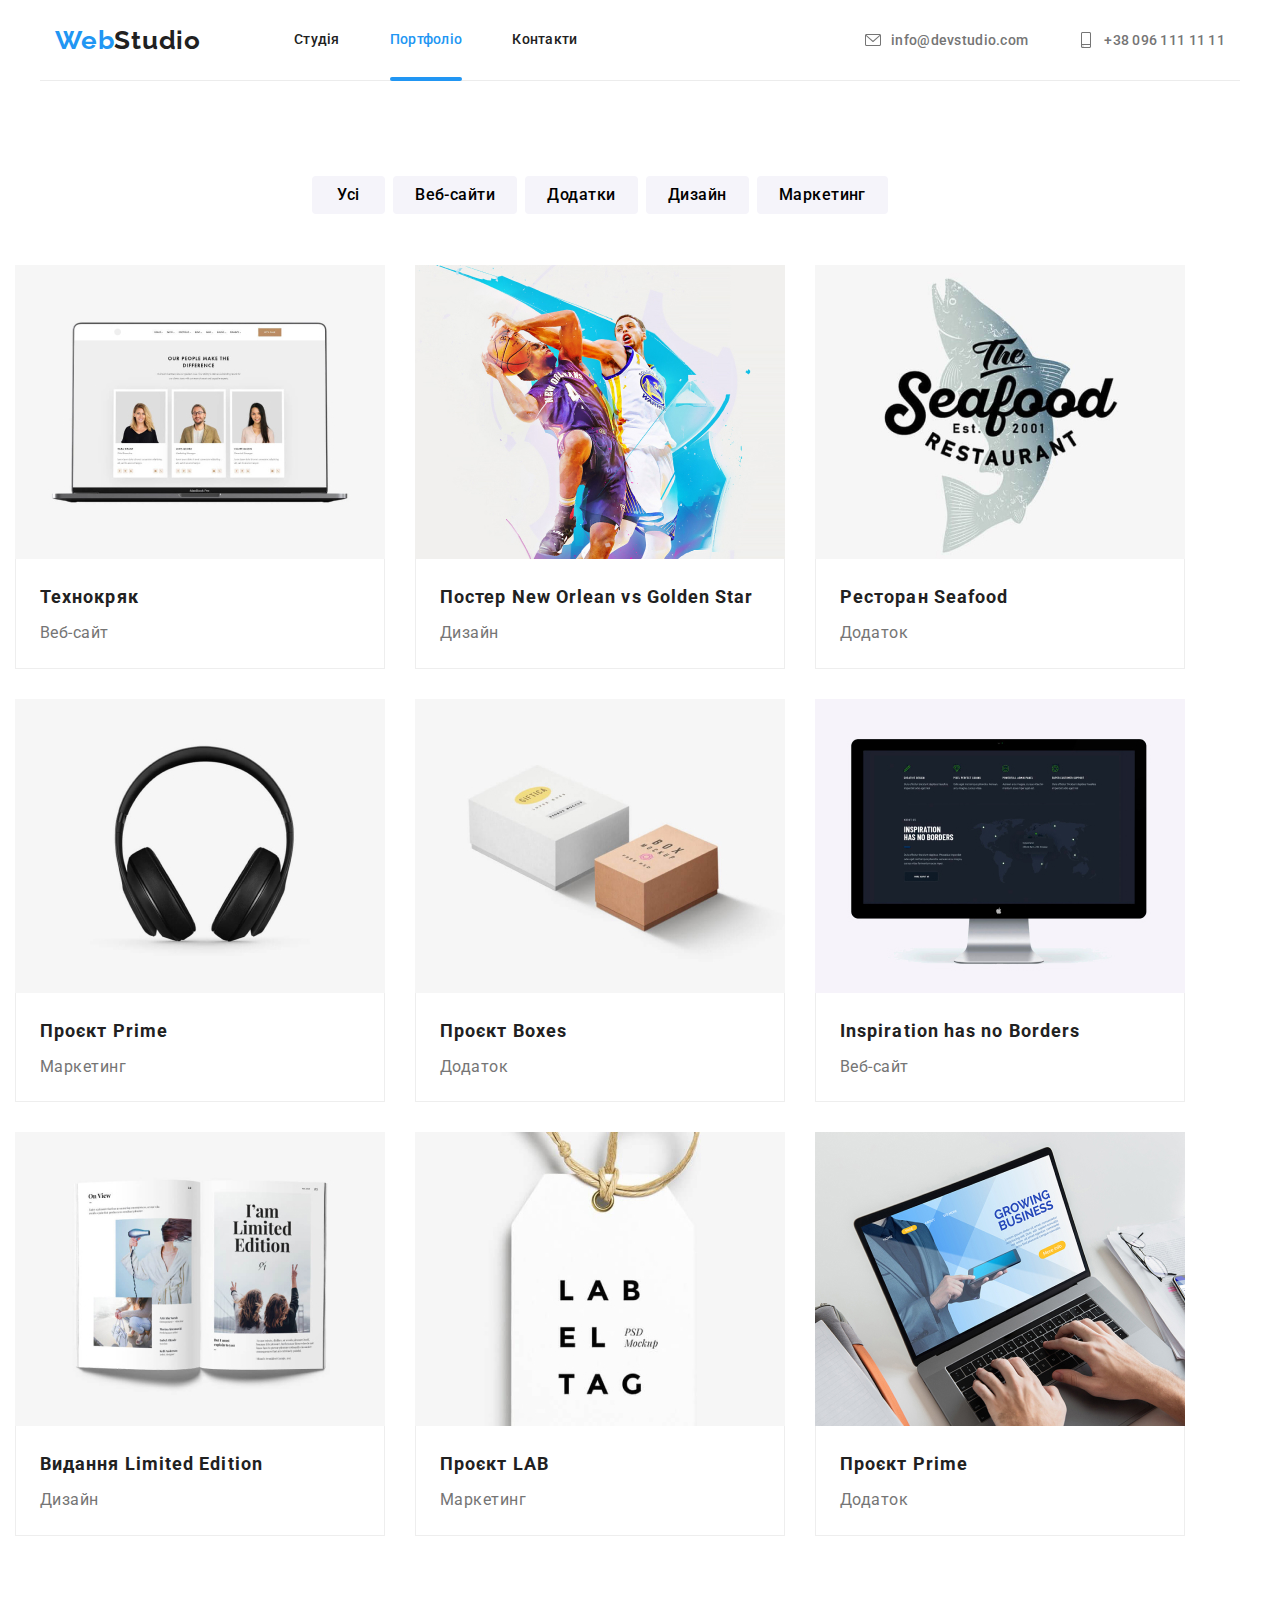
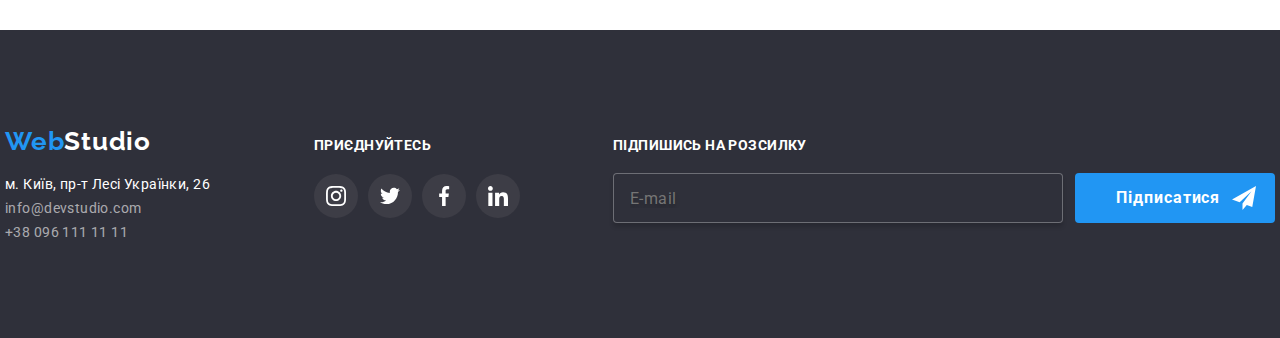
==== portfolio.html @ 0f88b259 "home work#8 page1" ====
<!doctype html>
<html lang="uk">
<head>
    <meta charset="UTF-8">
    <meta http-equiv="X-UA-Compatible" content="IE=edge">
    <meta name="viewport" content="width=device-width, initial-scale=1.0">
    <title>Портфоліо</title>
    <link rel="preconnect" href="https://fonts.googleapis.com">
    <link rel="preconnect" href="https://fonts.gstatic.com" crossorigin>
    <link href="https://fonts.googleapis.com/css2?family=Raleway:wght@700&family=Roboto:wght@400;500;700;900&display=swap"
          rel="stylesheet">
       <link rel="stylesheet" href="https://cdnjs.cloudflare.com/ajax/libs/modern-normalize/1.0.0/modern-normalize.min.css">    
    <!-- <link rel="stylesheet" href="./css/styles.css"> -->
    <link rel="stylesheet" href="./css/main.min.css">
</head>
<body class="page">
<!-- шапка сайта-->
<header class="header">
    <div  class="header__container">
        <a href="./іndex.html" class="logo"><span class="logo--accent">Web</span>Studio</a>
            <ul class="nav">
                <li class="nav__item"><a href="index.html" class="nav__link">Студія</a></li>
                <li class="nav__item"><a href="#" class="nav__link nav__link--current">Портфоліо</a></li>
                <li class="nav__item"><a href="#" class="nav__link">Контакти</a></li>
            </ul>
<!--Contacts-->
         <ul class="contacts">
            <li class="contacts__item">
                <a class="contacts__link" href="mailto:info@devstudio.com">
                    <svg class="contacts__icon" width="16px" height="16px">
                    <use href="./images/icons.svg#icon-envelope "></use></svg>info@devstudio.com</a>              
                </li>
                <li class="contacts__item"> 
                <a class="contacts__link" href="tel:+380961111111">
                    <svg class="contacts__icon" width="16px" height="16px">
                    <use href="./images/icons.svg#icon-smartphone"></use></svg>+38 096 111 11 11</a>
                </li>
            </ul>
      </div>
</header>
<main>
    <!-- Project-sectoin -->
    <section class="projects__section"> 
     <div class="filter">  
        <h1 class="visually--hidden">Проекти</h1> 
          <!--Filter -->
     <ul class="filter__list">
          <li class="filter__item"><button type="button" class="filter__button">Усі</button></li>
          <li class="filter__item"><button type="button" class="filter__button">Веб-сайти</button></li>
          <li class="filter__item"><button type="button" class="filter__button">Додатки</button></li>
          <li class="filter__item"><button type="button" class="filter__button">Дизайн</button></li>
          <li class="filter__item"><button type="button" class="filter__button">Маркетинг</button></li>
         </ul>
         <!--Projects-->
        <ul class="project__list">
            <li class="project__item"> 
                <a class="project__link" href="#" >
                    <div class="project__thumb"><img src="./images/technokriak.jpg" alt="Сайт Технокряк" width="370">
                        <p class="project__overlay">
                         Ресурс пропонує комплексні пропозиції з різним рівнем функціоналу та сервісів. Все це дозволить відвідувачу отримати вичерпні відомості про компанію чи приватну особу.
                        </p>   
                    </div>
                    <div class="project__card"> 
                        <h2 class="project__title">Технокряк</h2> 
                        <p class="project__name">Веб-сайт</p> 
                    </div>                             
                </a>
            </li>
            <li class="project__item"> 
                <a class="project__link" href="#" >
                <div class="project__thumb">
                    <img src="./images/postergs.jpg" alt="Постер New Orlean vs Golden Star" width="370">
                    <p class="project__overlay">
                         Ресурс пропонує комплексні пропозиції з різним рівнем функціоналу та сервісів. Все це дозволить відвідувачу отримати вичерпні відомості про компанію чи приватну особу.
                    </p>   
                </div>
                <div class="project__card"> 
                        <h2 class="project__title">Постер New Orlean vs Golden Star</h2> 
                        <p class="project__name">Дизайн</p> 
                    </div>                             
                </a>
            </li>
            <li class="project__item">
                    <a class="project__link" href="#" >
                        <div class="project__thumb"><img src="./images/seafood.jpg" alt="Ресторан Seafood" width="370">
                        <p class="project__overlay">
                          Ресурс пропонує комплексні пропозиції з різним рівнем функціоналу та сервісів. Все це дозволить відвідувачу отримати вичерпні відомості про компанію чи приватну особу.
                        </p>   
                       </div>                   
                    <div class="project__card">
                        <h2 class="project__title">Ресторан Seafood</h2>
                        <p class="project__name">Додаток</p>
                    </div>    
                </a>
            </li>
            <li class="project__item"> 
                    <a href="" class="project__link">
                        <div class="project__thumb">
                            <img src="./images/primemarceting.jpg" alt="Проєкт Prime" width="370">
                          <p class="project__overlay">
                          Ресурс пропонує комплексні пропозиції з різним рівнем функціоналу та сервісів. Все це дозволить відвідувачу отримати вичерпні відомості про компанію чи приватну особу.
                         </p>   
                       </div>             
                        <div class="project__card">
                            <h2 class="project__title">Проєкт Prime</h2>
                        <p class="project__name">Маркетинг</p>
                        </div>
                    </a>
             </li>
            <li class="project__item">
                    <a href="" class="project__link">
                        <div class="project__thumb">
                            <img src="./images/boxes.jpg" alt="Проєкт Boxes" width="370">
                            <p class="project__overlay">
                            Ресурс пропонує комплексні пропозиції з різним рівнем функціоналу та сервісів. Все це дозволить відвідувачу отримати вичерпні відомості про компанію чи приватну особу.
                            </p>   
                        </div>
                    <div class="project__card">
                        <h2 class="project__title">Проєкт Boxes</h2>
                        <p class="project__name">Додаток</p>
                    </div>
                    </a>   
            </li>
            <li class="project__item">
                <a href="" class="project__link">
                <div class="project__thumb">
                    <img src="./images/inspiration-borders.jpg" alt="Inspiration has no Borders">
                        <p class="project__overlay">
                            Ресурс пропонує комплексні пропозиції з різним рівнем функціоналу та сервісів. Все це дозволить відвідувачу отримати вичерпні відомості про компанію чи приватну особу.
                        </p>  
                    </div>
                        <div class="project__card">
                        <h2 class="project__title">Inspiration has no Borders</h2>
                        <p class="project__name">Веб-сайт</p>
                    </div>
                </a>
            </li>
            <li class="project__item">
                    <a href="" class="project__link">
                        <div class="project__thumb">    
                        <img src="./images/le.jpg" alt="Видання Limited Edition" width="370">
                            <p class="project__overlay">
                            Ресурс пропонує комплексні пропозиції з різним рівнем функціоналу та сервісів. Все це дозволить відвідувачу отримати вичерпні відомості про компанію чи приватну особу.
                            </p>   
                        </div>
                    <div class="project__card">
                        <h2 class="project__title">Видання Limited Edition</h2>
                         <p class="project__name">Дизайн</p>
                    </div>
                    </a>
            </li>
            <li class="project__item">
                    <a href="" class="project__link">
                        <div class="project__thumb">  
                        <img src="./images/labprojecт.jpg" alt="Проєкт LAB" width="370">
                                 <p class="project__overlay">
                                Ресурс пропонує комплексні пропозиції з різним рівнем функціоналу та сервісів. Все це дозволить відвідувачу отримати вичерпні відомості про компанію чи приватну особу.
                            </p>  
                        </div>
                            <div class="project__card">
                            <h2 class="project__title">Проєкт LAB</h2>
                            <p class="project__name">Маркетинг</p>
                        </div>
                    </a>
            </li>
            <li class="project__item">
                 <a href="" class="project__link">
                    <div class="project__thumb">  
                    <img src="./images/growingbusiness.jpg" alt="Growing Business" width="370">
                     <p class="project__overlay">
                        Ресурс пропонує комплексні пропозиції з різним рівнем функціоналу та сервісів. Все це дозволить відвідувачу отримати вичерпні відомості про компанію чи приватну особу.
                     </p>   
                    </div>
                    <div class="project__card">
                      <h2 class="project__title">Проєкт Prime</h2>
                       <p class="project__name">Додаток</p>
                   </div>
                </a>  
            </li>
            </ul>
        </div>
    </section>
</main>  
<footer class="footer__section ">      
    <!-- Контакты--> 
    <div class="footer__container">
      <div class="address">                
      <a href="./іndex.html" class="logo logo--footer">
       <span class="logo--accent">Web</span>Studio</a>
       <address>
         <ul class="address__list"> 
           <li> <a href="https://goo.gl/maps/XMncbi9ji453G5f37" target="_blank" rel=" " class="address__link">
           м. Київ, пр-т Лесі Українки, 26 </a></li>
           <li><a href="mailto:info@devstudio.com" class="address__item">info@devstudio.com</a></li>
           <li><a href="tel:+380961111111" class="address__item">+38 096 111 11 11</a></li>
         </ul>
       </address>
      </div>
      <div class="join">
        <p class="join__text" >Приєднуйтесь</p>
          <ul class="icons">
             <li class="icons__list">
              <a class="icons__link" href="https://www.instagram.com"><svg width="20px" height="20px">
                <use href="./images/icons.svg#icon-instagram"></use>
                </svg>
             </a>
            </li>
            <li class="icons__list">
              <a class="icons__link" href="https://twitter.com"><svg width="20px" height="20px">
                 <use href="./images/icons.svg#icon-twitter"></use>
                </svg>
              </a>
            </li>
            <li class="icons__list">
              <a class="icons__link" href="https://www.facebook.com"><svg width="20px" height="20px">
                <use href="./images/icons.svg#icon-facebook"></use>
                </svg>
              </a>
            </li>
            <li class="icons__list">
              <a class="icons__link" href="https://www.linkedin.com"><svg width="20px" height="20px">
                <use href="./images/icons.svg#icon-linkedin"></use>
                </svg>
              </a>
            </li>
          </ul>
    </div>
    <div class="subscription"> 
      <p class="subscription__text"> ПІДПИШИСЬ НА РОЗСИЛКУ</p>
      <form class="subscription__form">
      <input class="subscription__input" placeholder="E-mail">
      <button class="subscription__button" type="button" >Підписатися
        <svg class="subscription__svg" width="24px" height="24px">
        <use href="./images/icons.svg#icon-icon-send"></use></svg></button>
      </form>   
    </div>   
  </div>    
<!-- </div>   -->
</footer>
</body>
</html>
---- css/main.min.css ----
.projects,.filter,.footer__container,.clients__container,.activites__container,.activites__list,.header__container{padding-left:15px;padding-right:15px;margin:0 auto}@media screen and (min-width: 320px){.projects,.filter,.footer__container,.clients__container,.activites__container,.activites__list,.header__container{min-width:480px;margin:0}}@media screen and (min-width: 768px){.projects,.filter,.footer__container,.clients__container,.activites__container,.activites__list,.header__container{min-width:768px;margin:0}}@media screen and (min-width: 1200px){.projects,.filter,.footer__container,.clients__container,.activites__container,.activites__list,.header__container{max-width:1200px;-webkit-box-align:center;-ms-flex-align:center;align-items:center;-webkit-box-pack:center;-ms-flex-pack:center;justify-content:center}}.contacts-menu,.team__list__list,.nav{margin-top:0;margin-bottom:0;list-style:none}@media screen and (min-width: 480px){.projects__section,.clients__section,.team__section,.benefits__section,.activites__section{padding-top:0px;padding-bottom:0px}}@media screen and (min-width: 1200px){.projects__section,.clients__section,.team__section,.benefits__section,.activites__section{padding-top:94px;padding-bottom:94px}}.visually--hidden{position:absolute;white-space:nowrap;width:1px;height:1px;overflow:hidden;border:0;padding:0;clip:rect(0 0 0 0);-webkit-clip-path:inset(50%);clip-path:inset(50%);margin:-1px}body{color:#757575;font-family:"Roboto",sans-serif}textarea{margin:0px;padding:0px}label{margin:0px;padding:0px}input{margin:0px;padding:0px}ul{list-style:none;padding:0}h1,h2,h3,h4,h5,h6,p{margin-top:0}.list{list-style:none;padding-left:0;margin:0}.link{text-decoration:none;color:inherit}img{display:block;max-width:100%;height:auto}.nav,.contacts{margin:0}.logo__contacts,.logo__footer,.address,.link__footer,.link__address,.footer__container{text-decoration:none}.header{border-bottom:1px solid #ececec}.header{display:-webkit-box;display:-ms-flexbox;display:flex;-webkit-box-pack:justify;-ms-flex-pack:justify;justify-content:space-between;padding-right:0px;margin-top:0px;margin-bottom:0px;margin-left:0;-webkit-box-align:normal;-ms-flex-align:normal;align-items:normal}@media screen and (min-width: 320px)and (max-width: 767px){.header{max-width:480px}}@media screen and (min-width: 768px){.header{max-width:768px}}@media screen and (min-width: 1200px){.header{max-width:1200px}}@media screen and (min-width: 320px)and (max-width: 479px){.header{max-width:479px}}.header{margin:0 auto}.header{border-bottom:1px solid #ececec}.logo{display:-webkit-box;display:-ms-flexbox;display:flex;text-decoration:none;color:#212121;font-family:Raleway,sans-serif;font-weight:700;font-size:26px;line-height:1.19;text-align:center;letter-spacing:.03em;-webkit-box-align:center;-ms-flex-align:center;align-items:center}.logo--accent{color:#2196f3}.logo--footer{color:#fff;margin:0px;text-align:start}@media screen and (min-width: 480px){.logo{padding-top:16px;padding-bottom:16px}}@media screen and (min-width: 320px)and (max-width: 1119px){.logo{padding-top:0px;padding-bottom:16px;padding-top:16px}}@media screen and (min-width: 1119px){.logo{margin-right:93px;-webkit-box-pack:center;-ms-flex-pack:center;justify-content:center}}@media screen and (max-width: 767px){.contacts{display:none}}.nav{padding-left:0}.nav{display:-webkit-box;display:-ms-flexbox;display:flex}@media screen and (max-width: 767px){.nav{display:none}}@media screen and (min-width: 768px)and (max-width: 1119px){.nav{-ms-flex-wrap:nowrap;flex-wrap:nowrap;margin-left:87px}}.nav{-webkit-transition:-webkit-transform 250ms cubic-bezier(0.4, 0, 0.2, 1);transition:-webkit-transform 250ms cubic-bezier(0.4, 0, 0.2, 1);transition:transform 250ms cubic-bezier(0.4, 0, 0.2, 1);transition:transform 250ms cubic-bezier(0.4, 0, 0.2, 1), -webkit-transform 250ms cubic-bezier(0.4, 0, 0.2, 1)}@media screen and (min-width: 768px){.nav__item{display:-webkit-box;display:-ms-flexbox;display:flex;position:relative}}@media screen and (min-width: 768px){.nav__item{margin-left:50px}}.nav__item:nth-child(1){margin-left:0px}.nav__link{color:#212121;padding-top:32px;padding-bottom:32px;-webkit-box-align:center;-ms-flex-align:center;align-items:center}.nav__link{-webkit-box-align:center;-ms-flex-align:center;align-items:center;font-weight:500;font-size:14px;line-height:1.14;letter-spacing:.02em;text-decoration:none}.nav__link{-webkit-transition:background-color 250ms cubic-bezier(0.4, 0, 0.2, 1);transition:background-color 250ms cubic-bezier(0.4, 0, 0.2, 1);cursor:pointer}.nav__link--current{color:#2196f3}@media screen and (min-width: 1140px){.nav__link--current::after{content:"";position:absolute;right:0;bottom:0px;-webkit-transform:translateY(25%);transform:translateY(25%);display:block;border-radius:2px;width:100%;height:4px;background-color:#2196f3}}.header__container{position:relative;display:-webkit-box;display:-ms-flexbox;display:flex;-webkit-box-pack:justify;-ms-flex-pack:justify;justify-content:space-between;-webkit-box-align:center;-ms-flex-align:center;align-items:center}@media screen and (min-width: 768px)and (max-width: 1119px){.header__container{max-width:1119px;margin:0;display:-webkit-box;display:-ms-flexbox;display:flex}}@media screen and (min-width: 1200px){.header__container{width:1200px;margin:0px auto}}@media screen and (max-width: 767px){.contacts{display:none}}@media screen and (min-width: 768px)and (max-width: 1119px){.contacts{display:-webkit-box;display:-ms-flexbox;display:flex;-ms-flex-wrap:wrap;flex-wrap:wrap;margin-left:auto;-webkit-box-align:center;-ms-flex-align:center;align-items:center;padding-left:0;margin-left:97px}}@media screen and (min-width: 1200px){.contacts{display:-webkit-box;display:-ms-flexbox;display:flex;margin-left:auto;-webkit-box-align:center;-ms-flex-align:center;align-items:center;padding-left:0}}.contacts__item{display:-webkit-box;display:-ms-flexbox;display:flex;position:relative}@media screen and (min-width: 768px){.contacts__item{margin:0}}@media screen and (min-width: 1200px){.contacts__item:nth-child(1){margin-left:0}}.contacts__link{-webkit-box-align:center;-ms-flex-align:center;align-items:center;text-decoration:none;font-weight:500;font-size:14px;line-height:16px;letter-spacing:.02em;color:#757575;-webkit-transition:fill 250ms cubic-bezier(0.4, 0, 0.2, 1),color 250ms cubic-bezier(0.4, 0, 0.2, 1);transition:fill 250ms cubic-bezier(0.4, 0, 0.2, 1),color 250ms cubic-bezier(0.4, 0, 0.2, 1);display:-webkit-box;display:-ms-flexbox;display:flex}@media screen and (min-width: 1200px){.contacts__link{margin-left:50px}}.contacts__link:hover,.contacts__link:focus{color:#2196f3}.contacts__icon{fill:currentColor;margin-right:10px;padding:0;margin-bottom:0;-webkit-transition:color 250ms cubic-bezier(0.4, 0, 0.2, 1);transition:color 250ms cubic-bezier(0.4, 0, 0.2, 1)}.contacts__icon:hover,.contacts__icon:focus{fill:#2196f3;color:#2196f3}.hero{margin:0 auto;max-width:480px;padding:118px 30px;background-color:#c4c4c4;background-image:-webkit-gradient(linear, left top, right top, from(rgba(47, 48, 58, 0.4)), to(rgba(47, 48, 58, 0.4))),url("/images/slide-hero_mobile.jpg");background-image:linear-gradient(to right, rgba(47, 48, 58, 0.4), rgba(47, 48, 58, 0.4)),url("/images/slide-hero_mobile.jpg");background-repeat:no-repeat;background-size:cover;background-position:center;text-align:center}@media(min-device-pixel-ratio: 2),(-webkit-min-device-pixel-ratio: 2),(min-resolution: 192dpi),(min-resolution: 2dppx){.hero{background-image:-webkit-gradient(linear, left top, right top, from(rgba(47, 48, 58, 0.4)), to(rgba(47, 48, 58, 0.4))),url("/images/slide-hero_mobile@2x.jpg");background-image:linear-gradient(to right, rgba(47, 48, 58, 0.4), rgba(47, 48, 58, 0.4)),url("/images/slide-hero_mobile@2x.jpg")}}@media screen and (min-width: 577px){.hero{max-width:768px;padding:118px 60px;background-image:-webkit-gradient(linear, left top, right top, from(rgba(47, 48, 58, 0.4)), to(rgba(47, 48, 58, 0.4))),url("/images/slide-hero_tablet.jpg");background-image:linear-gradient(to right, rgba(47, 48, 58, 0.4), rgba(47, 48, 58, 0.4)),url("/images/slide-hero_tablet.jpg");background-size:cover}}@media screen and (min-width: 577px)and (min-device-pixel-ratio: 2),screen and (min-width: 577px)and (-webkit-min-device-pixel-ratio: 2),screen and (min-width: 577px)and (min-resolution: 192dpi),screen and (min-width: 577px)and (min-resolution: 2dppx){.hero{background-image:-webkit-gradient(linear, left top, right top, from(rgba(47, 48, 58, 0.4)), to(rgba(47, 48, 58, 0.4))),url("/images/slide-hero_tablet@2x.jpg");background-image:linear-gradient(to right, rgba(47, 48, 58, 0.4), rgba(47, 48, 58, 0.4)),url("/images/slide-hero_tablet@2x.jpg")}}@media screen and (min-width: 961px){.hero{max-width:1600px;padding:200px 0;background-image:-webkit-gradient(linear, left top, right top, from(rgba(47, 48, 58, 0.4)), to(rgba(47, 48, 58, 0.4))),url("/images/slide-hero.jpg");background-image:linear-gradient(to right, rgba(47, 48, 58, 0.4), rgba(47, 48, 58, 0.4)),url("/images/slide-hero.jpg");background-size:cover}}@media screen and (min-width: 961px)and (min-device-pixel-ratio: 2),screen and (min-width: 961px)and (-webkit-min-device-pixel-ratio: 2),screen and (min-width: 961px)and (min-resolution: 192dpi),screen and (min-width: 961px)and (min-resolution: 2dppx){.hero{background-image:-webkit-gradient(linear, left top, right top, from(rgba(47, 48, 58, 0.4)), to(rgba(47, 48, 58, 0.4))),url("/images/slide-hero@2x.jpg");background-image:linear-gradient(to right, rgba(47, 48, 58, 0.4), rgba(47, 48, 58, 0.4)),url("/images/slide-hero@2x.jpg")}}.hero__title{max-width:360px;margin:0 auto 30px;color:#fff;text-transform:uppercase;font-weight:900;font-size:26px;line-height:1.62;letter-spacing:.06em}@media screen and (min-width: 1200px){.hero__title{max-width:696px;font-size:44px;line-height:1.36}}.hero__button{padding:10px 32px;background-color:#2196f3;color:#fff;font-weight:700;font-size:16px;line-height:1.88;letter-spacing:.06em;font-family:inherit;cursor:pointer;-webkit-box-shadow:0px 4px 4px rgba(0,0,0,.15);box-shadow:0px 4px 4px rgba(0,0,0,.15);border-radius:4px;border:none;-webkit-transition:background-color 250ms cubic-bezier(0.4, 0, 0.2, 1);transition:background-color 250ms cubic-bezier(0.4, 0, 0.2, 1)}.hero__button:hover,.hero__button:focus{background-color:#188ce8}@media screen and (max-width: 1119px){.activites__section{display:none}}.activites__section{padding-top:0px}.activites__container{display:-webkit-box;display:-ms-flexbox;display:flex;-webkit-box-orient:vertical;-webkit-box-direction:normal;-ms-flex-direction:column;flex-direction:column;-ms-flex-wrap:wrap;flex-wrap:wrap;-webkit-box-pack:center;-ms-flex-pack:center;justify-content:center;max-width:1200px;padding-left:15px;padding-right:15px;margin:0 auto}.activites__title{font-size:36px;line-height:1.16;text-align:center;letter-spacing:.03em;margin-top:0;margin-bottom:50px;color:#212121}.activites__list{display:-webkit-box;display:-ms-flexbox;display:flex;gap:30px;margin:0px;padding:0;-webkit-box-pack:justify;-ms-flex-pack:justify;justify-content:space-between}.activites__item{position:relative}.activites__text{position:absolute;padding-top:27px;padding-bottom:27px;left:0;margin:0;width:100%;height:70px;background-color:rgba(47,48,58,.8);bottom:0px;opacity:1}.activites__text{color:#fff;font-weight:700;font-size:14px;-webkit-box-align:center;-ms-flex-align:center;align-items:center;text-align:center;text-transform:uppercase;letter-spacing:.03em}.benefits__container{padding-left:15px;padding-right:15px}@media screen and (min-width: 1200px){.benefits__container{display:-webkit-box;display:-ms-flexbox;display:flex;width:1200px;margin:0 auto}}@media screen and (min-width: 1200px){.benefits__list{display:-webkit-box;display:-ms-flexbox;display:flex;-webkit-box-align:start;-ms-flex-align:start;align-items:start;margin:0;padding:0}}.benefits__title{font-style:normal;font-weight:700;font-size:14px;line-height:1.14;letter-spacing:.03em;text-transform:uppercase;color:#212121}@media screen and (min-width: 480px){.benefits__title{text-align:center}}.benefits__text{margin-top:0;margin-bottom:0;color:#757575;font-size:14px;line-height:1.71;letter-spacing:.03em}.benefits__item{display:inline-block;-webkit-box-pack:center;-ms-flex-pack:center;justify-content:center}@media screen and (min-width: 480px){.benefits__item{width:100%;margin-bottom:30px}}@media screen and (min-width: 1200px){.benefits__item{width:270px;padding-left:0;margin-left:30px}}.benefits__item:nth-child(1){padding-left:0;margin-left:0}.benefits__icon{fill:currentcolor;width:70px;height:70px}.benefits__icons-box{display:-webkit-box;display:-ms-flexbox;display:flex;-webkit-box-align:center;-ms-flex-align:center;align-items:center;-webkit-box-pack:center;-ms-flex-pack:center;justify-content:center;background-color:#f5f4fa;margin-bottom:30px;border-radius:4px}@media screen and (min-width: 1200px){.benefits__icons-box{-ms-flex-preferred-size:calc((100% - 90px)/4);flex-basis:calc((100% - 90px)/4);height:120px}}.team__section{background-color:#f5f4fa}@media screen and (min-width: 768px)and (max-width: 1119px){.team__section .team__item{width:354px}}.team__container{display:-webkit-box;display:-ms-flexbox;display:flex;-ms-flex-wrap:wrap;flex-wrap:wrap;padding-left:15px;padding-right:15px;margin:0 auto;text-align:center;-webkit-box-pack:center;-ms-flex-pack:center;justify-content:center}@media screen and (min-width: 320px)and (min-width: 767px){.team__container{-webkit-box-orient:vertical;-webkit-box-direction:normal;-ms-flex-direction:column;flex-direction:column;width:480px}}@media screen and (min-width: 768px){.team__container{width:768px;-webkit-box-orient:vertical;-webkit-box-direction:normal;-ms-flex-direction:column;flex-direction:column}}@media screen and (min-width: 1200px){.team__container{-webkit-box-orient:vertical;-webkit-box-direction:normal;-ms-flex-direction:column;flex-direction:column;width:1200px;margin:0 auto;-ms-flex-wrap:wrap;flex-wrap:wrap;-webkit-box-pack:center;-ms-flex-pack:center;justify-content:center}}.team__list{display:-webkit-box;display:-ms-flexbox;display:flex;-ms-flex-wrap:wrap;flex-wrap:wrap;font-family:Roboto,sans-serif;font-style:normal;padding-left:0;text-align:center;-webkit-box-pack:center;-ms-flex-pack:center;justify-content:center;margin:0}@media screen and (min-width: 1200px){.team__list{-ms-flex-pack:distribute;justify-content:space-around}}.team__title{font-size:36px;line-height:1.16;text-align:center;letter-spacing:.03em;margin-top:0;margin-bottom:50px;color:#212121}.team__item{margin-left:0px;background:#fff;-webkit-box-shadow:0px 1px 3px rgba(0,0,0,.12),0px 1px 1px rgba(0,0,0,.14),0px 2px 1px rgba(0,0,0,.2);box-shadow:0px 1px 3px rgba(0,0,0,.12),0px 1px 1px rgba(0,0,0,.14),0px 2px 1px rgba(0,0,0,.2);border-radius:0px 0px 4px 4px;text-align:center;margin-left:0;-webkit-transition:-webkit-transform 250ms cubic-bezier(0.4, 0, 0.2, 1);transition:-webkit-transform 250ms cubic-bezier(0.4, 0, 0.2, 1);transition:transform 250ms cubic-bezier(0.4, 0, 0.2, 1);transition:transform 250ms cubic-bezier(0.4, 0, 0.2, 1), -webkit-transform 250ms cubic-bezier(0.4, 0, 0.2, 1)}@media screen and (min-width: 1200px){.team__item{padding-bottom:30px;gap:30px}}@media screen and (min-width: 768px)and (max-width: 1119px){.team__item{margin-left:0px;margin-bottom:30px}}@media screen and (min-width: 768px)and (max-width: 1119px){.team__item{margin-left:0px;padding-bottom:24px;margin-bottom:30px}.team__item:nth-child(2n){margin-left:30px}}@media screen and (max-width: 767px){.team__item{padding-bottom:24px;margin-bottom:30px}}.team__name{color:#212121;line-height:1.18;text-align:center;letter-spacing:.03em;margin-top:0;margin-bottom:10px;font-weight:500;font-size:16px;margin-top:30px}.team__members{margin-bottom:0px;padding-bottom:0px;margin-bottom:16px}.team__members{font-size:16px;line-height:19px;text-align:center;letter-spacing:.03em}.team__foto{margin-bottom:30px}.humana-list{display:block;width:270px;margin-left:0px;-webkit-box-shadow:0px 4px 4px rgba(0,0,0,.25);box-shadow:0px 4px 4px rgba(0,0,0,.25);-webkit-transition:-webkit-transform 250ms cubic-bezier(0.4, 0, 0.2, 1);transition:-webkit-transform 250ms cubic-bezier(0.4, 0, 0.2, 1);transition:transform 250ms cubic-bezier(0.4, 0, 0.2, 1);transition:transform 250ms cubic-bezier(0.4, 0, 0.2, 1), -webkit-transform 250ms cubic-bezier(0.4, 0, 0.2, 1)}.iconssocial__list{border-radius:50%}.iconssocial__list:nth-child(1){margin-left:0}.iconssocial{display:-webkit-box;display:-ms-flexbox;display:flex;-webkit-box-pack:center;-ms-flex-pack:center;justify-content:center;gap:10px;display:flex;margin-left:auto;margin-right:auto;list-style:none}.iconssocial__link{display:-webkit-box;display:-ms-flexbox;display:flex;-webkit-box-align:center;-ms-flex-align:center;align-items:center;-webkit-box-pack:center;-ms-flex-pack:center;justify-content:center;width:44px;height:44px;border-radius:50%;fill:#afb1b8;-webkit-transition:fill 250ms cubic-bezier(0.4, 0, 0.2, 1),background-color 250ms cubic-bezier(0.4, 0, 0.2, 1);transition:fill 250ms cubic-bezier(0.4, 0, 0.2, 1),background-color 250ms cubic-bezier(0.4, 0, 0.2, 1)}.iconssocial__link:hover,.iconssocial__link:focus{background-color:#2196f3;fill:#fff}.clients__section{margin:0 auto}.clients__container{display:-webkit-box;display:-ms-flexbox;display:flex;-webkit-box-orient:vertical;-webkit-box-direction:normal;-ms-flex-direction:column;flex-direction:column;margin:0 auto;-ms-flex-wrap:wrap;flex-wrap:wrap;-webkit-box-pack:center;-ms-flex-pack:center;justify-content:center;-ms-flex-line-pack:distribute;align-content:space-around}.clients__list{-webkit-box-align:center;-ms-flex-align:center;align-items:center;-webkit-box-pack:center;-ms-flex-pack:center;justify-content:center;margin:0;display:-webkit-box;display:-ms-flexbox;display:flex;gap:30px}@media screen and (max-width: 767px){.clients__list{-ms-flex-wrap:wrap;flex-wrap:wrap;margin-bottom:60px;max-width:480px}}@media screen and (min-width: 768px){.clients__list{-ms-flex-wrap:wrap;flex-wrap:wrap;margin-bottom:60px;max-width:768px}}@media screen and (min-width: 1200px){.clients__list{-ms-flex-wrap:nowrap;flex-wrap:nowrap;gap:30px}}.clients__title{font-weight:700;font-size:36px;line-height:1.16;text-align:center;letter-spacing:.03em;color:#212121;margin-bottom:50px}@media screen and (min-width: 480px){.clients__title{font-size:28px;line-height:1.18;margin-bottom:30px;margin-top:30px}}.clients__icon{display:-webkit-box;display:-ms-flexbox;display:flex;-webkit-box-align:center;-ms-flex-align:center;align-items:center;-webkit-box-pack:center;-ms-flex-pack:center;justify-content:center;border:1px solid #afb1b8;border-radius:4px;fill:#afb1b8;-webkit-transition:fill 250ms cubic-bezier(0.4, 0, 0.2, 1),border 250ms cubic-bezier(0.4, 0, 0.2, 1);transition:fill 250ms cubic-bezier(0.4, 0, 0.2, 1),border 250ms cubic-bezier(0.4, 0, 0.2, 1)}@media screen and (max-width: 767px){.clients__icon{width:210px;height:92px}}@media screen and (min-width: 768px)and (max-width: 1119px){.clients__icon{width:226px;height:92px}}@media screen and (min-width: 1200px){.clients__icon{width:170px;height:92px}}.clients__icon:hover,.clients__icon:focus{border:1px solid #2196f3;fill:#2196f3}.footer__section{padding-top:60px;padding-bottom:60px;background:#2f303a;padding-left:0;padding-right:0}.footer__container{text-decoration:none;font-size:26px;line-height:1.19;text-align:start;letter-spacing:.03em}.footer__container{display:-webkit-box;display:-ms-flexbox;display:flex;-webkit-box-pack:center;-ms-flex-pack:center;justify-content:center;margin:0 auto}@media screen and (max-width: 767px){.footer__container{max-width:480px;-ms-flex-wrap:wrap;flex-wrap:wrap;-webkit-box-orient:vertical;-webkit-box-direction:normal;-ms-flex-direction:column;flex-direction:column;-webkit-box-align:center;-ms-flex-align:center;align-items:center}}@media screen and (min-width: 768px)and (max-width: 1119px){.footer__container{width:768px;-webkit-box-align:center;-ms-flex-align:center;align-items:center;-webkit-box-orient:horizontal;-webkit-box-direction:normal;-ms-flex-direction:row;flex-direction:row;-ms-flex-wrap:wrap;flex-wrap:wrap;-webkit-box-pack:justify;-ms-flex-pack:justify;justify-content:space-between}}@media screen and (min-width: 1200px){.footer__container{display:-webkit-box;display:-ms-flexbox;display:flex;width:1200px;-webkit-box-align:baseline;-ms-flex-align:baseline;align-items:baseline}}.address{font-style:normal}@media screen and (min-width: 1200px){.address{margin-top:20px}}.address{display:-webkit-box;display:-ms-flexbox;display:flex;-webkit-box-orient:vertical;-webkit-box-direction:normal;-ms-flex-direction:column;flex-direction:column;margin-left:0}@media screen and (max-width: 767px){.address{-webkit-box-align:center;-ms-flex-align:center;align-items:center}}@media screen and (min-width: 768px)and (max-width: 1119px){.address{-webkit-box-align:center;-ms-flex-align:center;align-items:center;margin-left:74px}}@media screen and (min-width: 1200px){.address{-webkit-box-align:start;-ms-flex-align:start;align-items:start}}.address__list{margin-top:0;margin-bottom:0;list-style:none;padding-left:0;font-size:14px;line-height:1.71;letter-spacing:.03em;color:#fff;font-style:normal}@media screen and (max-width: 1119px){.address__list{display:-webkit-box;display:-ms-flexbox;display:flex;-webkit-box-orient:vertical;-webkit-box-direction:normal;-ms-flex-direction:column;flex-direction:column;-webkit-box-align:center;-ms-flex-align:center;align-items:center}}@media screen and (min-width: 1200px){.address{margin-right:70px}}.address__link{color:#fff;text-decoration:none;list-style:none;-webkit-transition:color 250ms cubic-bezier(0.4, 0, 0.2, 1);transition:color 250ms cubic-bezier(0.4, 0, 0.2, 1);-webkit-box-align:center;-ms-flex-align:center;align-items:center}.address__link:hover,.address__link:focus{color:#2196f3}.address__item{color:rgba(255,255,255,.6);text-decoration:none;-webkit-transition:color 250ms cubic-bezier(0.4, 0, 0.2, 1);transition:color 250ms cubic-bezier(0.4, 0, 0.2, 1)}.address__item:hover,.address__item:focus{color:#2196f3}.address__item{margin-top:9px}.join{display:-webkit-box;display:-ms-flexbox;display:flex;-webkit-box-orient:vertical;-webkit-box-direction:normal;-ms-flex-direction:column;flex-direction:column;padding:0}@media screen and (max-width: 767px){.join{-webkit-box-align:center;-ms-flex-align:center;align-items:center}}@media screen and (min-width: 768px)and (max-width: 1119px){.join{margin-right:74px}}@media screen and (max-width: 767px){.join{-webkit-box-align:center;-ms-flex-align:center;align-items:center;margin-bottom:60px;margin-top:60px;align-items:center}}.join__text{text-transform:uppercase;-webkit-box-align:center;-ms-flex-align:center;align-items:center;color:#fff;font-weight:700;font-size:14px;line-height:1.14;letter-spacing:.03em;padding:0;margin:0;margin-bottom:20px}.subscription{display:-webkit-box;display:-ms-flexbox;display:flex;-webkit-box-orient:vertical;-webkit-box-direction:normal;-ms-flex-direction:column;flex-direction:column;-webkit-box-pack:center;-ms-flex-pack:center;justify-content:center}@media screen and (max-width: 767px){.subscription{margin:0px auto;-webkit-box-align:center;-ms-flex-align:center;align-items:center}}@media screen and (min-width: 768px)and (max-width: 1119px){.subscription{-webkit-box-align:center;-ms-flex-align:center;align-items:center;-webkit-box-pack:center;-ms-flex-pack:center;justify-content:center;margin-left:144px;margin-right:auto;margin-top:60px}}@media screen and (min-width: 1200px){.subscription{margin-left:93px}}.subscription__text{margin-bottom:20px;font-weight:700;font-size:14px;line-height:16px;letter-spacing:.03em;text-transform:uppercase;color:#fff}.subscription__form{display:-webkit-box;display:-ms-flexbox;display:flex;-webkit-box-align:center;-ms-flex-align:center;align-items:center}@media screen and (max-width: 1119px){.subscription__form{-webkit-box-orient:vertical;-webkit-box-direction:normal;-ms-flex-direction:column;flex-direction:column}}@media screen and (min-width: 1200px){.subscription__form{-webkit-box-align:center;-ms-flex-align:center;align-items:center}}.subscription__input{cursor:pointer;width:450px;height:50px;padding:0px;padding-left:16px;font-weight:400;font-size:16px;line-height:1.25;letter-spacing:.03em;border:1px solid rgba(255,255,255,.3);-webkit-box-shadow:0px 4px 4px rgba(0,0,0,.15);box-shadow:0px 4px 4px rgba(0,0,0,.15);background-color:#2f303a;color:rgba(255,255,255,.6);text-shadow:0px 4px 4px rgba(0,0,0,.25);border-radius:4px;-webkit-transition:border 250ms #212121,color 250ms #212121,text-shadow 250ms #212121,-webkit-box-shadow 250ms #212121;transition:border 250ms #212121,color 250ms #212121,text-shadow 250ms #212121,-webkit-box-shadow 250ms #212121;transition:box-shadow 250ms #212121,border 250ms #212121,color 250ms #212121,text-shadow 250ms #212121;transition:box-shadow 250ms #212121,border 250ms #212121,color 250ms #212121,text-shadow 250ms #212121,-webkit-box-shadow 250ms #212121}@media screen and (min-width: 1200px){.subscription__input{padding-right:12px}}@media screen and (min-width: 320px)and (max-width: 480px){.subscription__input{width:100%;margin-left:0;margin-right:0}}.subscription__input:hover,.subscription__input:focus{border:1px solid #2196f3;color:#2196f3;-webkit-box-shadow:0px 4px 4px rgba(0,0,0,.25);box-shadow:0px 4px 4px rgba(0,0,0,.25)}.subscription__button{background-color:#2196f3;-webkit-transition:background-color 250ms cubic-bezier(0.4, 0, 0.2, 1);transition:background-color 250ms cubic-bezier(0.4, 0, 0.2, 1)}.subscription__button{display:-webkit-box;display:-ms-flexbox;display:flex;-webkit-box-pack:space-evenly;-ms-flex-pack:space-evenly;justify-content:space-evenly;width:200px;height:50px;border-radius:4px;color:#fff;cursor:pointer;font-weight:700;font-size:16px;line-height:1.87;text-align:left;-webkit-box-align:center;-ms-flex-align:center;align-items:center;letter-spacing:.06em;border:1px solid rgba(0,0,0,0);-webkit-transition:fill 250ms cubic-bezier(0.4, 0, 0.2, 1),border 250ms cubic-bezier(0.4, 0, 0.2, 1);transition:fill 250ms cubic-bezier(0.4, 0, 0.2, 1),border 250ms cubic-bezier(0.4, 0, 0.2, 1)}.subscription__button:hover,.subscription__button:focus{border:1px solid #2196f3;-webkit-box-shadow:0px 4px 4px rgba(0,0,0,.15);box-shadow:0px 4px 4px rgba(0,0,0,.15);background-color:#188ce8}@media screen and (min-width: 320px)and (max-width: 1119px){.subscription__button{margin-top:20px;padding:0px}}@media screen and (min-width: 1200px){.subscription__button{margin-left:12px;padding-left:28px}}.subscription__svg{fill:#fff;-webkit-box-pack:center;-ms-flex-pack:center;justify-content:center;-webkit-box-align:center;-ms-flex-align:center;align-items:center;margin-left:0px}.backdrop{position:fixed;top:0px;left:0px;width:100%;height:100%;background:rgba(0,0,0,.2);opacity:1;-webkit-transition:opasity 250ms cubic-bezier(0.4, 0, 0.2, 1),visibility 250ms cubic-bezier(0.4, 0, 0.2, 1);transition:opasity 250ms cubic-bezier(0.4, 0, 0.2, 1),visibility 250ms cubic-bezier(0.4, 0, 0.2, 1)}.backdrop.is-hidden{opacity:0;pointer-events:none;visibility:hidden;-webkit-transition:opasity 250ms cubic-bezier(0.4, 0, 0.2, 1),visibility 250ms cubic-bezier(0.4, 0, 0.2, 1);transition:opasity 250ms cubic-bezier(0.4, 0, 0.2, 1),visibility 250ms cubic-bezier(0.4, 0, 0.2, 1)}.backdrop.is-hidden .modal{position:absolute;top:50%;left:50%;-webkit-transform:translate(-50%, -50%) scale(0) rotateZ(0deg);transform:translate(-50%, -50%) scale(0) rotateZ(0deg);-webkit-transition:-webkit-transform 250ms cubic-bezier(0.4, 0, 0.2, 1);transition:-webkit-transform 250ms cubic-bezier(0.4, 0, 0.2, 1);transition:transform 250ms cubic-bezier(0.4, 0, 0.2, 1);transition:transform 250ms cubic-bezier(0.4, 0, 0.2, 1), -webkit-transform 250ms cubic-bezier(0.4, 0, 0.2, 1)}.form{padding:40px}.form__title{display:block;padding:0px;margin-bottom:12px;font-weight:700;font-size:20px;line-height:1.15;text-align:center;letter-spacing:.03em;color:#212121}.modal{position:absolute;width:528px;top:50%;left:50%;-webkit-transform:translate(-50%, -50%);transform:translate(-50%, -50%);background-color:#fff;-webkit-transform:translate(-50%, -50%) scale(1) rotateZ(360deg);transform:translate(-50%, -50%) scale(1) rotateZ(360deg);border:1px solid rgba(0,0,0,0);border-radius:4px;-webkit-box-shadow:0px 1px 3px rgba(0,0,0,.12),0px 1px 1px rgba(0,0,0,.14),0px 2px 1px rgba(0,0,0,.2);box-shadow:0px 1px 3px rgba(0,0,0,.12),0px 1px 1px rgba(0,0,0,.14),0px 2px 1px rgba(0,0,0,.2);-webkit-transition:background-color 250ms cubic-bezier(0.4, 0, 0.2, 1),-webkit-transform 250ms cubic-bezier(0.4, 0, 0.2, 1);transition:background-color 250ms cubic-bezier(0.4, 0, 0.2, 1),-webkit-transform 250ms cubic-bezier(0.4, 0, 0.2, 1);transition:transform 250ms cubic-bezier(0.4, 0, 0.2, 1),background-color 250ms cubic-bezier(0.4, 0, 0.2, 1);transition:transform 250ms cubic-bezier(0.4, 0, 0.2, 1),background-color 250ms cubic-bezier(0.4, 0, 0.2, 1),-webkit-transform 250ms cubic-bezier(0.4, 0, 0.2, 1)}@media screen and (min-width: 480px)and (max-width: 1119px){.modal{width:450px}}.close__icon{margin:auto;width:18px;height:18px;right:50%;-webkit-box-align:center;-ms-flex-align:center;align-items:center;cursor:pointer}.close{display:-webkit-box;display:-ms-flexbox;display:flex;position:absolute;top:8px;right:8px;margin:0;-webkit-box-align:center;-ms-flex-align:center;align-items:center;-webkit-box-pack:center;-ms-flex-pack:center;justify-content:center;width:30px;height:30px;border-radius:50%;border:1px solid rgba(0,0,0,.1);padding:0;background-color:#fff;fill:#000;-webkit-transition:fill 250ms cubic-bezier(0.4, 0, 0.2, 1),-webkit-transform 250ms cubic-bezier(0.4, 0, 0.2, 1);transition:fill 250ms cubic-bezier(0.4, 0, 0.2, 1),-webkit-transform 250ms cubic-bezier(0.4, 0, 0.2, 1);transition:transform 250ms cubic-bezier(0.4, 0, 0.2, 1),fill 250ms cubic-bezier(0.4, 0, 0.2, 1);transition:transform 250ms cubic-bezier(0.4, 0, 0.2, 1),fill 250ms cubic-bezier(0.4, 0, 0.2, 1),-webkit-transform 250ms cubic-bezier(0.4, 0, 0.2, 1)}.close:hover,.close:focus{fill:#188ce8}.form__field~.form__field{margin-top:10px}.form__field{position:relative;display:-webkit-box;display:-ms-flexbox;display:flex;-webkit-box-orient:vertical;-webkit-box-direction:normal;-ms-flex-direction:column;flex-direction:column;margin-bottom:10px}.form__label{font-weight:400;font-size:12px;line-height:1.16;letter-spacing:.01em;padding:0;margin:0;margin-bottom:4px;color:#757575}.form__imputs{position:relative;cursor:pointer;margin:0;height:40px;border:1px solid rgba(33,33,33,.2);border-radius:4px;padding-left:42px;-webkit-transition:fill 250ms cubic-bezier(0.4, 0, 0.2, 1),color 250ms cubic-bezier(0.4, 0, 0.2, 1);transition:fill 250ms cubic-bezier(0.4, 0, 0.2, 1),color 250ms cubic-bezier(0.4, 0, 0.2, 1)}.form__imputs:hover,.form__imputs:focus{border:#2196f3;fill:#2196f3}.form__imputs:focus,.form__imputs:hover{outline:1px solid #2196f3;cursor:pointer}.form__icon{position:absolute;top:50%;left:12px;width:18px;height:18px;fill:#212121;-webkit-transition:fill 250ms cubic-bezier(0.4, 0, 0.2, 1);transition:fill 250ms cubic-bezier(0.4, 0, 0.2, 1)}.form__box:focus+.form__icon,.form__box:hover+.form__icon{fill:#2196f3}.form__box{position:relative;width:448px;height:40px;padding:0px;padding-left:40px;padding-right:12px;margin:0px;border:1px solid rgba(33,33,33,.2);border-radius:4px;cursor:pointer;fill:#2196f3;-webkit-transition:fill 250ms cubic-bezier(0.4, 0, 0.2, 1),border 250ms cubic-bezier(0.4, 0, 0.2, 1);transition:fill 250ms cubic-bezier(0.4, 0, 0.2, 1),border 250ms cubic-bezier(0.4, 0, 0.2, 1)}@media screen and (min-width: 480px)and (max-width: 1119px){.form__box{width:370px}}.form__box:hover,.form__box:focus,.form__box:active{border:1px solid #2196f3;fill:#2196f3}.form__icon:hover,.form__icon:focus{fill:#2196f3;color:#2196f3}.checkbox{position:relative;display:-webkit-box;display:-ms-flexbox;display:flex;-webkit-box-align:center;-ms-flex-align:center;align-items:center;-webkit-box-pack:center;-ms-flex-pack:center;justify-content:center;font-weight:400;font-size:14px;line-height:1.71;letter-spacing:.03em;margin-left:12px;margin-top:20px;color:#757575}@media screen and (min-width: 480px)and (max-width: 1119px){.checkbox{font-weight:400;font-size:12px;line-height:1.16;margin-left:0px;-webkit-box-pack:justify;-ms-flex-pack:justify;justify-content:space-between}}.checkbox__label{cursor:pointer;display:-webkit-box;display:-ms-flexbox;display:flex;font-size:14px;font-size:14px;-webkit-box-pack:center;-ms-flex-pack:center;justify-content:center;-webkit-box-align:center;-ms-flex-align:center;align-items:center;cursor:pointer}.checkbox__icon{display:inline-block;position:absolute;left:20px;border-radius:2px;fill:#fff;border:2px solid #212121;-webkit-transform:translate(-50%);transform:translate(-50%)}@media screen and (min-width: 480px)and (max-width: 1119px){.checkbox__icon{left:8px}}.checkbox__input{width:16px;height:15px;border-color:#212121;margin-right:8px}.checkbox__input:checked~.checkbox__icon{fill:#fff;border:rgba(0,0,0,0)}.checkbox__link{color:#2196f3;margin-left:8px}.checkbox_text{padding:0;margin:0}.modal__button{display:block;border-radius:4px;border:1px solid rgba(0,0,0,0);padding:10px 52px;-webkit-box-shadow:0px 4px 4px rgba(0,0,0,.25);box-shadow:0px 4px 4px rgba(0,0,0,.25);margin-top:30px;-webkit-box-align:center;-ms-flex-align:center;align-items:center;margin-left:auto;margin-right:auto;width:200px;height:50px}.modal__button{color:#fff;cursor:pointer;font-weight:700;font-size:16px;line-height:1.87;text-align:center;letter-spacing:.06em;line-height:30px}.modal__button{background-color:#2196f3;-webkit-transition:background-color 250ms cubic-bezier(0.4, 0, 0.2, 1),-webkit-box-shadow 250ms cubic-bezier(0.4, 0, 0.2, 1);transition:background-color 250ms cubic-bezier(0.4, 0, 0.2, 1),-webkit-box-shadow 250ms cubic-bezier(0.4, 0, 0.2, 1);transition:background-color 250ms cubic-bezier(0.4, 0, 0.2, 1),box-shadow 250ms cubic-bezier(0.4, 0, 0.2, 1);transition:background-color 250ms cubic-bezier(0.4, 0, 0.2, 1),box-shadow 250ms cubic-bezier(0.4, 0, 0.2, 1),-webkit-box-shadow 250ms cubic-bezier(0.4, 0, 0.2, 1)}.modal__button:hover,.modal__button:focus{color:#fff;background-color:#188ce8}.form__textarea{border:1px solid rgba(33,33,33,.2);width:448px;height:58px;border-radius:4px;margin:0;margin-top:4px;resize:none;padding:12px 16px;font-weight:400;font-size:12px;line-height:1.16;letter-spacing:.01em;color:#212121}@media screen and (min-width: 480px)and (max-width: 1119px){.form__textarea{width:370px}}.form__textarea:hover,.form__textarea:focus{border:1px solid #2196f3}.filter{-ms-flex-pack:distribute;justify-content:space-around;-ms-flex-wrap:wrap;flex-wrap:wrap}.filter__list{display:-webkit-box;display:-ms-flexbox;display:flex;-webkit-box-align:center;-ms-flex-align:center;align-items:center;-webkit-box-pack:center;-ms-flex-pack:center;justify-content:center;margin-bottom:50px;margin-top:0;padding:0;list-style:none;min-width:216px;color:#212121;cursor:pointer;font-family:inherit;border-radius:4px;border:1px solid rgba(0,0,0,0);text-align:center;font-weight:500;font-size:16px;line-height:1.62;letter-spacing:.03em;-webkit-transition:background-color 250ms cubic-bezier(0.4, 0, 0.2, 1),color 250ms cubic-bezier(0.4, 0, 0.2, 1),-webkit-box-shadow 250ms cubic-bezier(0.4, 0, 0.2, 1);transition:background-color 250ms cubic-bezier(0.4, 0, 0.2, 1),color 250ms cubic-bezier(0.4, 0, 0.2, 1),-webkit-box-shadow 250ms cubic-bezier(0.4, 0, 0.2, 1);transition:background-color 250ms cubic-bezier(0.4, 0, 0.2, 1),box-shadow 250ms cubic-bezier(0.4, 0, 0.2, 1),color 250ms cubic-bezier(0.4, 0, 0.2, 1);transition:background-color 250ms cubic-bezier(0.4, 0, 0.2, 1),box-shadow 250ms cubic-bezier(0.4, 0, 0.2, 1),color 250ms cubic-bezier(0.4, 0, 0.2, 1),-webkit-box-shadow 250ms cubic-bezier(0.4, 0, 0.2, 1)}.filter__item{margin-right:8px}.filter__item:last-child{margin-right:0}.filter__button{padding:6px 22px;min-width:73px;font-weight:500;font-size:16px;line-height:1.62;letter-spacing:.03em;background-color:#f5f4fa;border:none;border-radius:4px;cursor:pointer;-webkit-transition:color 250ms cubic-bezier(0.4, 0, 0.2, 1),background-color 250ms cubic-bezier(0.4, 0, 0.2, 1),-webkit-box-shadow 250ms cubic-bezier(0.4, 0, 0.2, 1);transition:color 250ms cubic-bezier(0.4, 0, 0.2, 1),background-color 250ms cubic-bezier(0.4, 0, 0.2, 1),-webkit-box-shadow 250ms cubic-bezier(0.4, 0, 0.2, 1);transition:color 250ms cubic-bezier(0.4, 0, 0.2, 1),background-color 250ms cubic-bezier(0.4, 0, 0.2, 1),box-shadow 250ms cubic-bezier(0.4, 0, 0.2, 1);transition:color 250ms cubic-bezier(0.4, 0, 0.2, 1),background-color 250ms cubic-bezier(0.4, 0, 0.2, 1),box-shadow 250ms cubic-bezier(0.4, 0, 0.2, 1),-webkit-box-shadow 250ms cubic-bezier(0.4, 0, 0.2, 1)}.filter__button:hover,.filter__button:focus{color:#fff;background-color:#2196f3;-webkit-box-shadow:0px 4px 4px rgba(0,0,0,.25);box-shadow:0px 4px 4px rgba(0,0,0,.25)}.project__thumb{position:relative;overflow:hidden;-webkit-transition:-webkit-transform 250ms cubic-bezier(0.4, 0, 0.2, 1);transition:-webkit-transform 250ms cubic-bezier(0.4, 0, 0.2, 1);transition:transform 250ms cubic-bezier(0.4, 0, 0.2, 1);transition:transform 250ms cubic-bezier(0.4, 0, 0.2, 1), -webkit-transform 250ms cubic-bezier(0.4, 0, 0.2, 1)}.project__thumb{position:relative;overflow:hidden;-webkit-transition:-webkit-transform 250ms cubic-bezier(0.4, 0, 0.2, 1);transition:-webkit-transform 250ms cubic-bezier(0.4, 0, 0.2, 1);transition:transform 250ms cubic-bezier(0.4, 0, 0.2, 1);transition:transform 250ms cubic-bezier(0.4, 0, 0.2, 1), -webkit-transform 250ms cubic-bezier(0.4, 0, 0.2, 1)}.project__list{display:-webkit-box;display:-ms-flexbox;display:flex;-ms-flex-wrap:wrap;flex-wrap:wrap;position:relative;list-style:none;gap:30px;margin-top:0px;padding-left:0px;margin-bottom:0px}.container.project{margin-left:0px}.project__card{margin:0px;padding:20px 24px;border-width:0px 1px 1px 1px;border-color:#eee;border-style:solid}.container.project{margin-left:0px}.project__item{width:370px;text-decoration:none;margin-top:0px;margin-bottom:0px;margin-left:0px;margin-right:0px}.project__item:hover,.project__item:focus{-webkit-box-shadow:0px 4px 4px rgba(0,0,0,.25);box-shadow:0px 4px 4px rgba(0,0,0,.25);-webkit-transition:-webkit-box-shadow 250ms cubic-bezier(0.4, 0, 0.2, 1);transition:-webkit-box-shadow 250ms cubic-bezier(0.4, 0, 0.2, 1);transition:box-shadow 250ms cubic-bezier(0.4, 0, 0.2, 1);transition:box-shadow 250ms cubic-bezier(0.4, 0, 0.2, 1), -webkit-box-shadow 250ms cubic-bezier(0.4, 0, 0.2, 1)}.project__link{display:block;text-decoration:none}.project__link{display:block;-webkit-transition:-webkit-box-shadow 250ms cubic-bezier(0.4, 0, 0.2, 1);transition:-webkit-box-shadow 250ms cubic-bezier(0.4, 0, 0.2, 1);transition:box-shadow 250ms cubic-bezier(0.4, 0, 0.2, 1);transition:box-shadow 250ms cubic-bezier(0.4, 0, 0.2, 1), -webkit-box-shadow 250ms cubic-bezier(0.4, 0, 0.2, 1)}.project__link{max-width:370px;list-style:none;text-decoration:none;-webkit-transition:-webkit-box-shadow 250ms cubic-bezier(0.4, 0, 0.2, 1);transition:-webkit-box-shadow 250ms cubic-bezier(0.4, 0, 0.2, 1);transition:box-shadow 250ms cubic-bezier(0.4, 0, 0.2, 1);transition:box-shadow 250ms cubic-bezier(0.4, 0, 0.2, 1), -webkit-box-shadow 250ms cubic-bezier(0.4, 0, 0.2, 1)}.project__link{min-width:100px;font-family:inherit;-webkit-appearance:none;-moz-appearance:none;appearance:none;border:0;border-radius:5px;color:#fff}.project__link:hover,.project__link:focus{-webkit-box-shadow:0px 4px 4px rgba(0,0,0,.25);box-shadow:0px 4px 4px rgba(0,0,0,.25)}.project__overlay{position:absolute;width:100%;height:100%;left:0;top:0;margin:0px;background-color:rgba(33,150,243,.9);opacity:1;padding:0px;padding-top:63px;padding-left:24px;padding-right:24px;font-size:18px;line-height:1.55;letter-spacing:.03em;color:#fff;-webkit-transition:-webkit-transform 250ms cubic-bezier(0.4, 0, 0.2, 1);transition:-webkit-transform 250ms cubic-bezier(0.4, 0, 0.2, 1);transition:transform 250ms cubic-bezier(0.4, 0, 0.2, 1);transition:transform 250ms cubic-bezier(0.4, 0, 0.2, 1), -webkit-transform 250ms cubic-bezier(0.4, 0, 0.2, 1);-webkit-transform:translateY(100%);transform:translateY(100%)}.project__link:hover .project__overlay,.project__link:focus .project__overlay{-webkit-transform:translateY(0);transform:translateY(0)}.project__title{font-family:"Roboto";padding-top:0px;margin-bottom:4px;color:#212121;font-style:normal;font-weight:700;font-size:18px;line-height:2;letter-spacing:.06em}.project__name{margin:0px;padding-top:0px;padding-bottom:0px}.project__name{color:#757575;font-size:16px;line-height:1.8;letter-spacing:.03em}.join .icons{padding-left:0;padding-right:0;margin-bottom:60px}.icons{display:-webkit-box;display:-ms-flexbox;display:flex;-webkit-box-pack:start;-ms-flex-pack:start;justify-content:start;margin-left:auto;margin-right:auto;padding-left:0;list-style:none;margin:0}.icons__list{border-radius:50%;margin-left:10px}.icons__list:nth-child(1){margin-left:0}.icons__link{display:-webkit-box;display:-ms-flexbox;display:flex;-webkit-box-align:center;-ms-flex-align:center;align-items:center;-webkit-box-pack:center;-ms-flex-pack:center;justify-content:center;width:44px;height:44px;border-radius:50%;fill:#fff;background:rgba(184,177,177,.1);-webkit-transition:background-color 250ms cubic-bezier(0.4, 0, 0.2, 1);transition:background-color 250ms cubic-bezier(0.4, 0, 0.2, 1)}.icons__link:hover,.icons__link:focus{background-color:#2196f3}.menu-button{display:-webkit-inline-box;display:-ms-inline-flexbox;display:inline-flex;margin-right:0;padding:0;border:none;background-color:rgba(0,0,0,0);cursor:pointer}@media screen and (max-width: 767px){.menu-button{display:none}}.menu-switch{display:-webkit-box;display:-ms-flexbox;display:flex;min-height:40px;min-width:40px;-webkit-box-align:center;-ms-flex-align:center;align-items:center;-webkit-box-pack:center;-ms-flex-pack:center;justify-content:center;margin-left:auto;padding:0;background-color:rgba(0,0,0,0);cursor:pointer;border:none;border-radius:50%;outline:none}.menu-switch:hover,.menu-switch:focus{color:#2196f3}.menu-switch__icon{fill:currentColor}.menu-container .menu-switch{position:absolute;top:16px;right:16px}@media screen and (min-width: 768px){.menu-switch{display:none}}.menu-container{position:fixed;top:0;left:0;width:100%;height:100%;padding:48px 40px;display:-webkit-box;display:-ms-flexbox;display:flex;-webkit-box-orient:vertical;-webkit-box-direction:normal;-ms-flex-direction:column;flex-direction:column;background-color:#fff;z-index:999;overflow-y:scroll;-webkit-transform:translateX(100%);transform:translateX(100%);-webkit-transition:-webkit-transform 250ms cubic-bezier(0.4, 0, 0.2, 1);transition:-webkit-transform 250ms cubic-bezier(0.4, 0, 0.2, 1);transition:transform 250ms cubic-bezier(0.4, 0, 0.2, 1);transition:transform 250ms cubic-bezier(0.4, 0, 0.2, 1), -webkit-transform 250ms cubic-bezier(0.4, 0, 0.2, 1)}.menu-container.is-open{-webkit-transform:translateX(0);transform:translateX(0)}@media screen and (max-width: 459px){.menu-container{padding:40px 25px}}@media screen and (min-width: 768px){.menu-container{display:none}}.mobile-menu{padding:0;margin-bottom:auto;list-style:none}.mobile-menu__item{margin-bottom:32px}@media screen and (max-width: 459px){.mobile-menu__item{margin-bottom:16px}}.mobile-menu__link{display:block;color:#212121;text-decoration:none;font-weight:500;font-size:40px;line-height:47px;letter-spacing:.02em;color:#212121;-webkit-transition:color 250ms cubic-bezier(0.4, 0, 0.2, 1);transition:color 250ms cubic-bezier(0.4, 0, 0.2, 1)}@media screen and (max-width: 459px){.mobile-menu__link{font-size:32px}}.mobile-menu__link:hover,.mobile-menu__link:focus{color:#2196f3}.mobile-menu__link--current{color:#2196f3}.contacts-menu{margin-bottom:32px}.contacts-menu__item{margin-bottom:32px}.contacts-menu__tel{font-weight:500;font-size:24px;line-height:1.18;letter-spacing:.02em;color:#2196f3;text-decoration:none}.contacts-menu__tel:hover,.contacts-menu__tel:focus{color:#2196f3}@media screen and (min-width: 459px){.contacts-menu__tel{font-size:34px}}.contacts-menu__mail{font-weight:500;font-size:24px;line-height:28px;letter-spacing:.02em;color:#757575;text-decoration:none}.contacts-menu__mail:hover,.contacts-menu__mail:focus{color:#2196f3}.social-menu{display:-webkit-box;display:-ms-flexbox;display:flex;-webkit-box-pack:start;-ms-flex-pack:start;justify-content:start;-ms-flex-wrap:wrap;flex-wrap:wrap;list-style:none;row-gap:10px}.social-menu__item{border-right:1px solid rgba(33,33,33,.2);padding-right:10px;margin-right:10px}.social-menu__item:last-child{border:none}.social-menu__item:first-child{padding-left:0}.social-menu__link{font-weight:500;font-size:12px;line-height:1.22;letter-spacing:.02em;color:#2196f3;text-decoration:none}@media screen and (min-width: 460px){.social-menu__link{font-size:18px}}/*# sourceMappingURL=main.min.css.map */
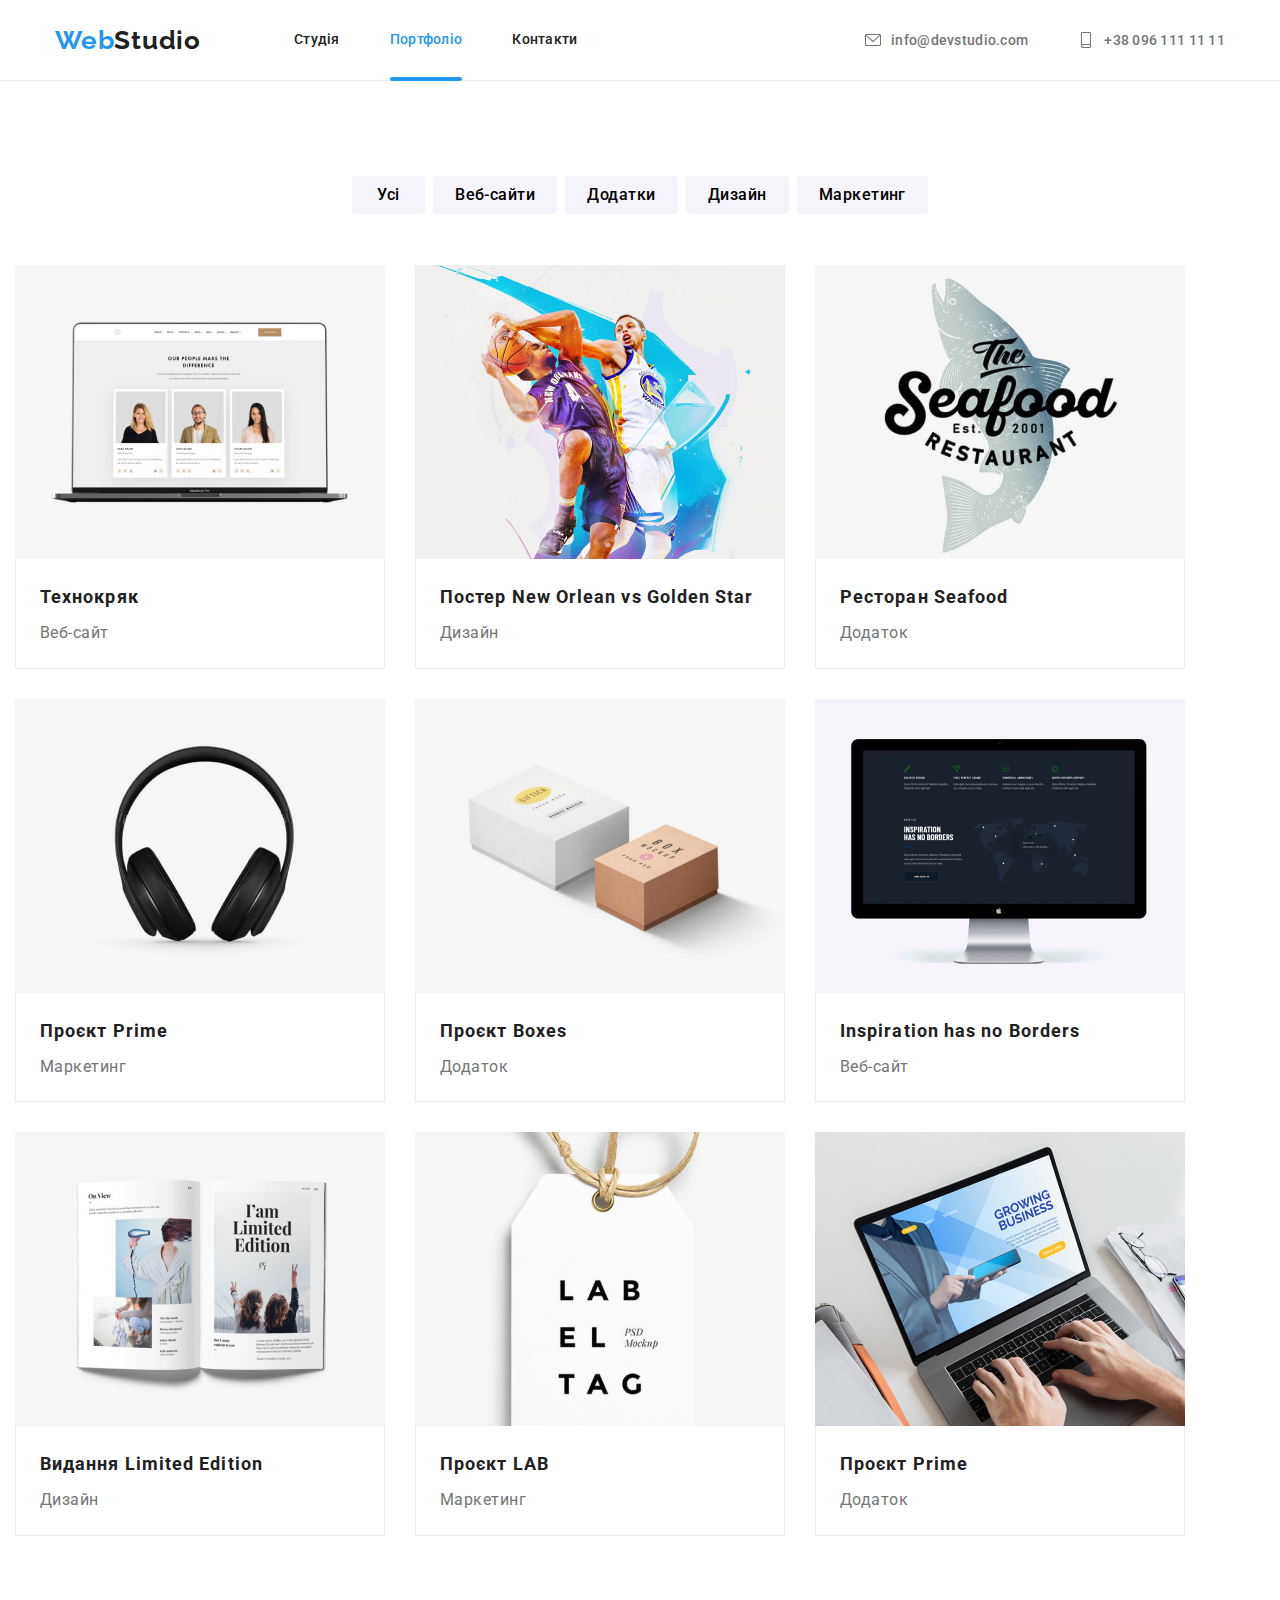
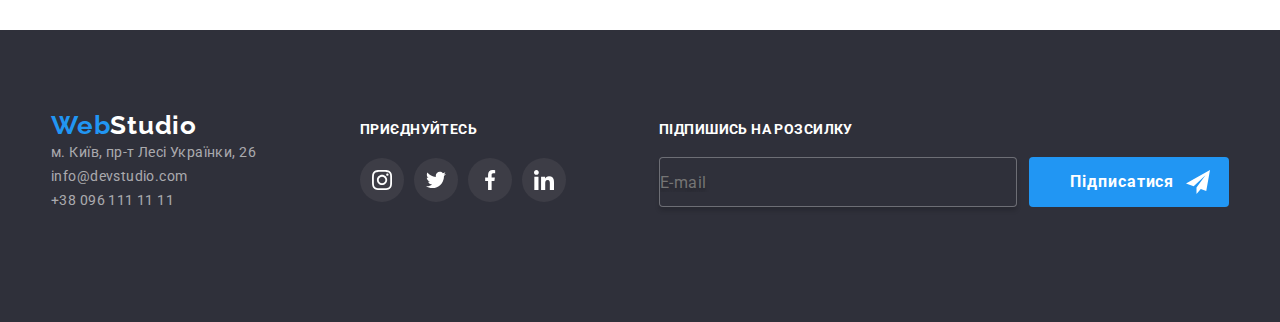
==== commit 7c681d67: "fix" ====
--- a/portfolio.html
+++ b/portfolio.html
@@ -189,10 +189,10 @@
        <span class="logo--accent">Web</span>Studio</a>
        <address>
          <ul class="address__list"> 
-           <li> <a href="https://goo.gl/maps/XMncbi9ji453G5f37" target="_blank" rel=" " class="address__link">
+           <li class="address__item"> <a href="https://goo.gl/maps/XMncbi9ji453G5f37" target="_blank" rel=" " class="address__link">
            м. Київ, пр-т Лесі Українки, 26 </a></li>
-           <li><a href="mailto:info@devstudio.com" class="address__item">info@devstudio.com</a></li>
-           <li><a href="tel:+380961111111" class="address__item">+38 096 111 11 11</a></li>
+           <li class="address__item"><a href="mailto:info@devstudio.com" class="address__link">info@devstudio.com</a></li>
+           <li class="address__item"><a href="tel:+380961111111" class="address__link">+38 096 111 11 11</a></li>
          </ul>
        </address>
       </div>
--- a/css/main.min.css
+++ b/css/main.min.css
@@ -1 +1 @@
-.projects,.filter,.footer__container,.clients__container,.activites__container,.activites__list,.header__container{padding-left:15px;padding-right:15px;margin:0 auto}@media screen and (min-width: 320px){.projects,.filter,.footer__container,.clients__container,.activites__container,.activites__list,.header__container{min-width:480px;margin:0}}@media screen and (min-width: 768px){.projects,.filter,.footer__container,.clients__container,.activites__container,.activites__list,.header__container{min-width:768px;margin:0}}@media screen and (min-width: 1200px){.projects,.filter,.footer__container,.clients__container,.activites__container,.activites__list,.header__container{max-width:1200px;-webkit-box-align:center;-ms-flex-align:center;align-items:center;-webkit-box-pack:center;-ms-flex-pack:center;justify-content:center}}.contacts-menu,.team__list__list,.nav{margin-top:0;margin-bottom:0;list-style:none}@media screen and (min-width: 480px){.projects__section,.clients__section,.team__section,.benefits__section,.activites__section{padding-top:0px;padding-bottom:0px}}@media screen and (min-width: 1200px){.projects__section,.clients__section,.team__section,.benefits__section,.activites__section{padding-top:94px;padding-bottom:94px}}.visually--hidden{position:absolute;white-space:nowrap;width:1px;height:1px;overflow:hidden;border:0;padding:0;clip:rect(0 0 0 0);-webkit-clip-path:inset(50%);clip-path:inset(50%);margin:-1px}body{color:#757575;font-family:"Roboto",sans-serif}textarea{margin:0px;padding:0px}label{margin:0px;padding:0px}input{margin:0px;padding:0px}ul{list-style:none;padding:0}h1,h2,h3,h4,h5,h6,p{margin-top:0}.list{list-style:none;padding-left:0;margin:0}.link{text-decoration:none;color:inherit}img{display:block;max-width:100%;height:auto}.nav,.contacts{margin:0}.logo__contacts,.logo__footer,.address,.link__footer,.link__address,.footer__container{text-decoration:none}.header{border-bottom:1px solid #ececec}.header{display:-webkit-box;display:-ms-flexbox;display:flex;-webkit-box-pack:justify;-ms-flex-pack:justify;justify-content:space-between;padding-right:0px;margin-top:0px;margin-bottom:0px;margin-left:0;-webkit-box-align:normal;-ms-flex-align:normal;align-items:normal}@media screen and (min-width: 320px)and (max-width: 767px){.header{max-width:480px}}@media screen and (min-width: 768px){.header{max-width:768px}}@media screen and (min-width: 1200px){.header{max-width:1200px}}@media screen and (min-width: 320px)and (max-width: 479px){.header{max-width:479px}}.header{margin:0 auto}.header{border-bottom:1px solid #ececec}.logo{display:-webkit-box;display:-ms-flexbox;display:flex;text-decoration:none;color:#212121;font-family:Raleway,sans-serif;font-weight:700;font-size:26px;line-height:1.19;text-align:center;letter-spacing:.03em;-webkit-box-align:center;-ms-flex-align:center;align-items:center}.logo--accent{color:#2196f3}.logo--footer{color:#fff;margin:0px;text-align:start}@media screen and (min-width: 480px){.logo{padding-top:16px;padding-bottom:16px}}@media screen and (min-width: 320px)and (max-width: 1119px){.logo{padding-top:0px;padding-bottom:16px;padding-top:16px}}@media screen and (min-width: 1119px){.logo{margin-right:93px;-webkit-box-pack:center;-ms-flex-pack:center;justify-content:center}}@media screen and (max-width: 767px){.contacts{display:none}}.nav{padding-left:0}.nav{display:-webkit-box;display:-ms-flexbox;display:flex}@media screen and (max-width: 767px){.nav{display:none}}@media screen and (min-width: 768px)and (max-width: 1119px){.nav{-ms-flex-wrap:nowrap;flex-wrap:nowrap;margin-left:87px}}.nav{-webkit-transition:-webkit-transform 250ms cubic-bezier(0.4, 0, 0.2, 1);transition:-webkit-transform 250ms cubic-bezier(0.4, 0, 0.2, 1);transition:transform 250ms cubic-bezier(0.4, 0, 0.2, 1);transition:transform 250ms cubic-bezier(0.4, 0, 0.2, 1), -webkit-transform 250ms cubic-bezier(0.4, 0, 0.2, 1)}@media screen and (min-width: 768px){.nav__item{display:-webkit-box;display:-ms-flexbox;display:flex;position:relative}}@media screen and (min-width: 768px){.nav__item{margin-left:50px}}.nav__item:nth-child(1){margin-left:0px}.nav__link{color:#212121;padding-top:32px;padding-bottom:32px;-webkit-box-align:center;-ms-flex-align:center;align-items:center}.nav__link{-webkit-box-align:center;-ms-flex-align:center;align-items:center;font-weight:500;font-size:14px;line-height:1.14;letter-spacing:.02em;text-decoration:none}.nav__link{-webkit-transition:background-color 250ms cubic-bezier(0.4, 0, 0.2, 1);transition:background-color 250ms cubic-bezier(0.4, 0, 0.2, 1);cursor:pointer}.nav__link--current{color:#2196f3}@media screen and (min-width: 1140px){.nav__link--current::after{content:"";position:absolute;right:0;bottom:0px;-webkit-transform:translateY(25%);transform:translateY(25%);display:block;border-radius:2px;width:100%;height:4px;background-color:#2196f3}}.header__container{position:relative;display:-webkit-box;display:-ms-flexbox;display:flex;-webkit-box-pack:justify;-ms-flex-pack:justify;justify-content:space-between;-webkit-box-align:center;-ms-flex-align:center;align-items:center}@media screen and (min-width: 768px)and (max-width: 1119px){.header__container{max-width:1119px;margin:0;display:-webkit-box;display:-ms-flexbox;display:flex}}@media screen and (min-width: 1200px){.header__container{width:1200px;margin:0px auto}}@media screen and (max-width: 767px){.contacts{display:none}}@media screen and (min-width: 768px)and (max-width: 1119px){.contacts{display:-webkit-box;display:-ms-flexbox;display:flex;-ms-flex-wrap:wrap;flex-wrap:wrap;margin-left:auto;-webkit-box-align:center;-ms-flex-align:center;align-items:center;padding-left:0;margin-left:97px}}@media screen and (min-width: 1200px){.contacts{display:-webkit-box;display:-ms-flexbox;display:flex;margin-left:auto;-webkit-box-align:center;-ms-flex-align:center;align-items:center;padding-left:0}}.contacts__item{display:-webkit-box;display:-ms-flexbox;display:flex;position:relative}@media screen and (min-width: 768px){.contacts__item{margin:0}}@media screen and (min-width: 1200px){.contacts__item:nth-child(1){margin-left:0}}.contacts__link{-webkit-box-align:center;-ms-flex-align:center;align-items:center;text-decoration:none;font-weight:500;font-size:14px;line-height:16px;letter-spacing:.02em;color:#757575;-webkit-transition:fill 250ms cubic-bezier(0.4, 0, 0.2, 1),color 250ms cubic-bezier(0.4, 0, 0.2, 1);transition:fill 250ms cubic-bezier(0.4, 0, 0.2, 1),color 250ms cubic-bezier(0.4, 0, 0.2, 1);display:-webkit-box;display:-ms-flexbox;display:flex}@media screen and (min-width: 1200px){.contacts__link{margin-left:50px}}.contacts__link:hover,.contacts__link:focus{color:#2196f3}.contacts__icon{fill:currentColor;margin-right:10px;padding:0;margin-bottom:0;-webkit-transition:color 250ms cubic-bezier(0.4, 0, 0.2, 1);transition:color 250ms cubic-bezier(0.4, 0, 0.2, 1)}.contacts__icon:hover,.contacts__icon:focus{fill:#2196f3;color:#2196f3}.hero{margin:0 auto;max-width:480px;padding:118px 30px;background-color:#c4c4c4;background-image:-webkit-gradient(linear, left top, right top, from(rgba(47, 48, 58, 0.4)), to(rgba(47, 48, 58, 0.4))),url("/images/slide-hero_mobile.jpg");background-image:linear-gradient(to right, rgba(47, 48, 58, 0.4), rgba(47, 48, 58, 0.4)),url("/images/slide-hero_mobile.jpg");background-repeat:no-repeat;background-size:cover;background-position:center;text-align:center}@media(min-device-pixel-ratio: 2),(-webkit-min-device-pixel-ratio: 2),(min-resolution: 192dpi),(min-resolution: 2dppx){.hero{background-image:-webkit-gradient(linear, left top, right top, from(rgba(47, 48, 58, 0.4)), to(rgba(47, 48, 58, 0.4))),url("/images/slide-hero_mobile@2x.jpg");background-image:linear-gradient(to right, rgba(47, 48, 58, 0.4), rgba(47, 48, 58, 0.4)),url("/images/slide-hero_mobile@2x.jpg")}}@media screen and (min-width: 577px){.hero{max-width:768px;padding:118px 60px;background-image:-webkit-gradient(linear, left top, right top, from(rgba(47, 48, 58, 0.4)), to(rgba(47, 48, 58, 0.4))),url("/images/slide-hero_tablet.jpg");background-image:linear-gradient(to right, rgba(47, 48, 58, 0.4), rgba(47, 48, 58, 0.4)),url("/images/slide-hero_tablet.jpg");background-size:cover}}@media screen and (min-width: 577px)and (min-device-pixel-ratio: 2),screen and (min-width: 577px)and (-webkit-min-device-pixel-ratio: 2),screen and (min-width: 577px)and (min-resolution: 192dpi),screen and (min-width: 577px)and (min-resolution: 2dppx){.hero{background-image:-webkit-gradient(linear, left top, right top, from(rgba(47, 48, 58, 0.4)), to(rgba(47, 48, 58, 0.4))),url("/images/slide-hero_tablet@2x.jpg");background-image:linear-gradient(to right, rgba(47, 48, 58, 0.4), rgba(47, 48, 58, 0.4)),url("/images/slide-hero_tablet@2x.jpg")}}@media screen and (min-width: 961px){.hero{max-width:1600px;padding:200px 0;background-image:-webkit-gradient(linear, left top, right top, from(rgba(47, 48, 58, 0.4)), to(rgba(47, 48, 58, 0.4))),url("/images/slide-hero.jpg");background-image:linear-gradient(to right, rgba(47, 48, 58, 0.4), rgba(47, 48, 58, 0.4)),url("/images/slide-hero.jpg");background-size:cover}}@media screen and (min-width: 961px)and (min-device-pixel-ratio: 2),screen and (min-width: 961px)and (-webkit-min-device-pixel-ratio: 2),screen and (min-width: 961px)and (min-resolution: 192dpi),screen and (min-width: 961px)and (min-resolution: 2dppx){.hero{background-image:-webkit-gradient(linear, left top, right top, from(rgba(47, 48, 58, 0.4)), to(rgba(47, 48, 58, 0.4))),url("/images/slide-hero@2x.jpg");background-image:linear-gradient(to right, rgba(47, 48, 58, 0.4), rgba(47, 48, 58, 0.4)),url("/images/slide-hero@2x.jpg")}}.hero__title{max-width:360px;margin:0 auto 30px;color:#fff;text-transform:uppercase;font-weight:900;font-size:26px;line-height:1.62;letter-spacing:.06em}@media screen and (min-width: 1200px){.hero__title{max-width:696px;font-size:44px;line-height:1.36}}.hero__button{padding:10px 32px;background-color:#2196f3;color:#fff;font-weight:700;font-size:16px;line-height:1.88;letter-spacing:.06em;font-family:inherit;cursor:pointer;-webkit-box-shadow:0px 4px 4px rgba(0,0,0,.15);box-shadow:0px 4px 4px rgba(0,0,0,.15);border-radius:4px;border:none;-webkit-transition:background-color 250ms cubic-bezier(0.4, 0, 0.2, 1);transition:background-color 250ms cubic-bezier(0.4, 0, 0.2, 1)}.hero__button:hover,.hero__button:focus{background-color:#188ce8}@media screen and (max-width: 1119px){.activites__section{display:none}}.activites__section{padding-top:0px}.activites__container{display:-webkit-box;display:-ms-flexbox;display:flex;-webkit-box-orient:vertical;-webkit-box-direction:normal;-ms-flex-direction:column;flex-direction:column;-ms-flex-wrap:wrap;flex-wrap:wrap;-webkit-box-pack:center;-ms-flex-pack:center;justify-content:center;max-width:1200px;padding-left:15px;padding-right:15px;margin:0 auto}.activites__title{font-size:36px;line-height:1.16;text-align:center;letter-spacing:.03em;margin-top:0;margin-bottom:50px;color:#212121}.activites__list{display:-webkit-box;display:-ms-flexbox;display:flex;gap:30px;margin:0px;padding:0;-webkit-box-pack:justify;-ms-flex-pack:justify;justify-content:space-between}.activites__item{position:relative}.activites__text{position:absolute;padding-top:27px;padding-bottom:27px;left:0;margin:0;width:100%;height:70px;background-color:rgba(47,48,58,.8);bottom:0px;opacity:1}.activites__text{color:#fff;font-weight:700;font-size:14px;-webkit-box-align:center;-ms-flex-align:center;align-items:center;text-align:center;text-transform:uppercase;letter-spacing:.03em}.benefits__container{padding-left:15px;padding-right:15px}@media screen and (min-width: 1200px){.benefits__container{display:-webkit-box;display:-ms-flexbox;display:flex;width:1200px;margin:0 auto}}@media screen and (min-width: 1200px){.benefits__list{display:-webkit-box;display:-ms-flexbox;display:flex;-webkit-box-align:start;-ms-flex-align:start;align-items:start;margin:0;padding:0}}.benefits__title{font-style:normal;font-weight:700;font-size:14px;line-height:1.14;letter-spacing:.03em;text-transform:uppercase;color:#212121}@media screen and (min-width: 480px){.benefits__title{text-align:center}}.benefits__text{margin-top:0;margin-bottom:0;color:#757575;font-size:14px;line-height:1.71;letter-spacing:.03em}.benefits__item{display:inline-block;-webkit-box-pack:center;-ms-flex-pack:center;justify-content:center}@media screen and (min-width: 480px){.benefits__item{width:100%;margin-bottom:30px}}@media screen and (min-width: 1200px){.benefits__item{width:270px;padding-left:0;margin-left:30px}}.benefits__item:nth-child(1){padding-left:0;margin-left:0}.benefits__icon{fill:currentcolor;width:70px;height:70px}.benefits__icons-box{display:-webkit-box;display:-ms-flexbox;display:flex;-webkit-box-align:center;-ms-flex-align:center;align-items:center;-webkit-box-pack:center;-ms-flex-pack:center;justify-content:center;background-color:#f5f4fa;margin-bottom:30px;border-radius:4px}@media screen and (min-width: 1200px){.benefits__icons-box{-ms-flex-preferred-size:calc((100% - 90px)/4);flex-basis:calc((100% - 90px)/4);height:120px}}.team__section{background-color:#f5f4fa}@media screen and (min-width: 768px)and (max-width: 1119px){.team__section .team__item{width:354px}}.team__container{display:-webkit-box;display:-ms-flexbox;display:flex;-ms-flex-wrap:wrap;flex-wrap:wrap;padding-left:15px;padding-right:15px;margin:0 auto;text-align:center;-webkit-box-pack:center;-ms-flex-pack:center;justify-content:center}@media screen and (min-width: 320px)and (min-width: 767px){.team__container{-webkit-box-orient:vertical;-webkit-box-direction:normal;-ms-flex-direction:column;flex-direction:column;width:480px}}@media screen and (min-width: 768px){.team__container{width:768px;-webkit-box-orient:vertical;-webkit-box-direction:normal;-ms-flex-direction:column;flex-direction:column}}@media screen and (min-width: 1200px){.team__container{-webkit-box-orient:vertical;-webkit-box-direction:normal;-ms-flex-direction:column;flex-direction:column;width:1200px;margin:0 auto;-ms-flex-wrap:wrap;flex-wrap:wrap;-webkit-box-pack:center;-ms-flex-pack:center;justify-content:center}}.team__list{display:-webkit-box;display:-ms-flexbox;display:flex;-ms-flex-wrap:wrap;flex-wrap:wrap;font-family:Roboto,sans-serif;font-style:normal;padding-left:0;text-align:center;-webkit-box-pack:center;-ms-flex-pack:center;justify-content:center;margin:0}@media screen and (min-width: 1200px){.team__list{-ms-flex-pack:distribute;justify-content:space-around}}.team__title{font-size:36px;line-height:1.16;text-align:center;letter-spacing:.03em;margin-top:0;margin-bottom:50px;color:#212121}.team__item{margin-left:0px;background:#fff;-webkit-box-shadow:0px 1px 3px rgba(0,0,0,.12),0px 1px 1px rgba(0,0,0,.14),0px 2px 1px rgba(0,0,0,.2);box-shadow:0px 1px 3px rgba(0,0,0,.12),0px 1px 1px rgba(0,0,0,.14),0px 2px 1px rgba(0,0,0,.2);border-radius:0px 0px 4px 4px;text-align:center;margin-left:0;-webkit-transition:-webkit-transform 250ms cubic-bezier(0.4, 0, 0.2, 1);transition:-webkit-transform 250ms cubic-bezier(0.4, 0, 0.2, 1);transition:transform 250ms cubic-bezier(0.4, 0, 0.2, 1);transition:transform 250ms cubic-bezier(0.4, 0, 0.2, 1), -webkit-transform 250ms cubic-bezier(0.4, 0, 0.2, 1)}@media screen and (min-width: 1200px){.team__item{padding-bottom:30px;gap:30px}}@media screen and (min-width: 768px)and (max-width: 1119px){.team__item{margin-left:0px;margin-bottom:30px}}@media screen and (min-width: 768px)and (max-width: 1119px){.team__item{margin-left:0px;padding-bottom:24px;margin-bottom:30px}.team__item:nth-child(2n){margin-left:30px}}@media screen and (max-width: 767px){.team__item{padding-bottom:24px;margin-bottom:30px}}.team__name{color:#212121;line-height:1.18;text-align:center;letter-spacing:.03em;margin-top:0;margin-bottom:10px;font-weight:500;font-size:16px;margin-top:30px}.team__members{margin-bottom:0px;padding-bottom:0px;margin-bottom:16px}.team__members{font-size:16px;line-height:19px;text-align:center;letter-spacing:.03em}.team__foto{margin-bottom:30px}.humana-list{display:block;width:270px;margin-left:0px;-webkit-box-shadow:0px 4px 4px rgba(0,0,0,.25);box-shadow:0px 4px 4px rgba(0,0,0,.25);-webkit-transition:-webkit-transform 250ms cubic-bezier(0.4, 0, 0.2, 1);transition:-webkit-transform 250ms cubic-bezier(0.4, 0, 0.2, 1);transition:transform 250ms cubic-bezier(0.4, 0, 0.2, 1);transition:transform 250ms cubic-bezier(0.4, 0, 0.2, 1), -webkit-transform 250ms cubic-bezier(0.4, 0, 0.2, 1)}.iconssocial__list{border-radius:50%}.iconssocial__list:nth-child(1){margin-left:0}.iconssocial{display:-webkit-box;display:-ms-flexbox;display:flex;-webkit-box-pack:center;-ms-flex-pack:center;justify-content:center;gap:10px;display:flex;margin-left:auto;margin-right:auto;list-style:none}.iconssocial__link{display:-webkit-box;display:-ms-flexbox;display:flex;-webkit-box-align:center;-ms-flex-align:center;align-items:center;-webkit-box-pack:center;-ms-flex-pack:center;justify-content:center;width:44px;height:44px;border-radius:50%;fill:#afb1b8;-webkit-transition:fill 250ms cubic-bezier(0.4, 0, 0.2, 1),background-color 250ms cubic-bezier(0.4, 0, 0.2, 1);transition:fill 250ms cubic-bezier(0.4, 0, 0.2, 1),background-color 250ms cubic-bezier(0.4, 0, 0.2, 1)}.iconssocial__link:hover,.iconssocial__link:focus{background-color:#2196f3;fill:#fff}.clients__section{margin:0 auto}.clients__container{display:-webkit-box;display:-ms-flexbox;display:flex;-webkit-box-orient:vertical;-webkit-box-direction:normal;-ms-flex-direction:column;flex-direction:column;margin:0 auto;-ms-flex-wrap:wrap;flex-wrap:wrap;-webkit-box-pack:center;-ms-flex-pack:center;justify-content:center;-ms-flex-line-pack:distribute;align-content:space-around}.clients__list{-webkit-box-align:center;-ms-flex-align:center;align-items:center;-webkit-box-pack:center;-ms-flex-pack:center;justify-content:center;margin:0;display:-webkit-box;display:-ms-flexbox;display:flex;gap:30px}@media screen and (max-width: 767px){.clients__list{-ms-flex-wrap:wrap;flex-wrap:wrap;margin-bottom:60px;max-width:480px}}@media screen and (min-width: 768px){.clients__list{-ms-flex-wrap:wrap;flex-wrap:wrap;margin-bottom:60px;max-width:768px}}@media screen and (min-width: 1200px){.clients__list{-ms-flex-wrap:nowrap;flex-wrap:nowrap;gap:30px}}.clients__title{font-weight:700;font-size:36px;line-height:1.16;text-align:center;letter-spacing:.03em;color:#212121;margin-bottom:50px}@media screen and (min-width: 480px){.clients__title{font-size:28px;line-height:1.18;margin-bottom:30px;margin-top:30px}}.clients__icon{display:-webkit-box;display:-ms-flexbox;display:flex;-webkit-box-align:center;-ms-flex-align:center;align-items:center;-webkit-box-pack:center;-ms-flex-pack:center;justify-content:center;border:1px solid #afb1b8;border-radius:4px;fill:#afb1b8;-webkit-transition:fill 250ms cubic-bezier(0.4, 0, 0.2, 1),border 250ms cubic-bezier(0.4, 0, 0.2, 1);transition:fill 250ms cubic-bezier(0.4, 0, 0.2, 1),border 250ms cubic-bezier(0.4, 0, 0.2, 1)}@media screen and (max-width: 767px){.clients__icon{width:210px;height:92px}}@media screen and (min-width: 768px)and (max-width: 1119px){.clients__icon{width:226px;height:92px}}@media screen and (min-width: 1200px){.clients__icon{width:170px;height:92px}}.clients__icon:hover,.clients__icon:focus{border:1px solid #2196f3;fill:#2196f3}.footer__section{padding-top:60px;padding-bottom:60px;background:#2f303a;padding-left:0;padding-right:0}.footer__container{text-decoration:none;font-size:26px;line-height:1.19;text-align:start;letter-spacing:.03em}.footer__container{display:-webkit-box;display:-ms-flexbox;display:flex;-webkit-box-pack:center;-ms-flex-pack:center;justify-content:center;margin:0 auto}@media screen and (max-width: 767px){.footer__container{max-width:480px;-ms-flex-wrap:wrap;flex-wrap:wrap;-webkit-box-orient:vertical;-webkit-box-direction:normal;-ms-flex-direction:column;flex-direction:column;-webkit-box-align:center;-ms-flex-align:center;align-items:center}}@media screen and (min-width: 768px)and (max-width: 1119px){.footer__container{width:768px;-webkit-box-align:center;-ms-flex-align:center;align-items:center;-webkit-box-orient:horizontal;-webkit-box-direction:normal;-ms-flex-direction:row;flex-direction:row;-ms-flex-wrap:wrap;flex-wrap:wrap;-webkit-box-pack:justify;-ms-flex-pack:justify;justify-content:space-between}}@media screen and (min-width: 1200px){.footer__container{display:-webkit-box;display:-ms-flexbox;display:flex;width:1200px;-webkit-box-align:baseline;-ms-flex-align:baseline;align-items:baseline}}.address{font-style:normal}@media screen and (min-width: 1200px){.address{margin-top:20px}}.address{display:-webkit-box;display:-ms-flexbox;display:flex;-webkit-box-orient:vertical;-webkit-box-direction:normal;-ms-flex-direction:column;flex-direction:column;margin-left:0}@media screen and (max-width: 767px){.address{-webkit-box-align:center;-ms-flex-align:center;align-items:center}}@media screen and (min-width: 768px)and (max-width: 1119px){.address{-webkit-box-align:center;-ms-flex-align:center;align-items:center;margin-left:74px}}@media screen and (min-width: 1200px){.address{-webkit-box-align:start;-ms-flex-align:start;align-items:start}}.address__list{margin-top:0;margin-bottom:0;list-style:none;padding-left:0;font-size:14px;line-height:1.71;letter-spacing:.03em;color:#fff;font-style:normal}@media screen and (max-width: 1119px){.address__list{display:-webkit-box;display:-ms-flexbox;display:flex;-webkit-box-orient:vertical;-webkit-box-direction:normal;-ms-flex-direction:column;flex-direction:column;-webkit-box-align:center;-ms-flex-align:center;align-items:center}}@media screen and (min-width: 1200px){.address{margin-right:70px}}.address__link{color:#fff;text-decoration:none;list-style:none;-webkit-transition:color 250ms cubic-bezier(0.4, 0, 0.2, 1);transition:color 250ms cubic-bezier(0.4, 0, 0.2, 1);-webkit-box-align:center;-ms-flex-align:center;align-items:center}.address__link:hover,.address__link:focus{color:#2196f3}.address__item{color:rgba(255,255,255,.6);text-decoration:none;-webkit-transition:color 250ms cubic-bezier(0.4, 0, 0.2, 1);transition:color 250ms cubic-bezier(0.4, 0, 0.2, 1)}.address__item:hover,.address__item:focus{color:#2196f3}.address__item{margin-top:9px}.join{display:-webkit-box;display:-ms-flexbox;display:flex;-webkit-box-orient:vertical;-webkit-box-direction:normal;-ms-flex-direction:column;flex-direction:column;padding:0}@media screen and (max-width: 767px){.join{-webkit-box-align:center;-ms-flex-align:center;align-items:center}}@media screen and (min-width: 768px)and (max-width: 1119px){.join{margin-right:74px}}@media screen and (max-width: 767px){.join{-webkit-box-align:center;-ms-flex-align:center;align-items:center;margin-bottom:60px;margin-top:60px;align-items:center}}.join__text{text-transform:uppercase;-webkit-box-align:center;-ms-flex-align:center;align-items:center;color:#fff;font-weight:700;font-size:14px;line-height:1.14;letter-spacing:.03em;padding:0;margin:0;margin-bottom:20px}.subscription{display:-webkit-box;display:-ms-flexbox;display:flex;-webkit-box-orient:vertical;-webkit-box-direction:normal;-ms-flex-direction:column;flex-direction:column;-webkit-box-pack:center;-ms-flex-pack:center;justify-content:center}@media screen and (max-width: 767px){.subscription{margin:0px auto;-webkit-box-align:center;-ms-flex-align:center;align-items:center}}@media screen and (min-width: 768px)and (max-width: 1119px){.subscription{-webkit-box-align:center;-ms-flex-align:center;align-items:center;-webkit-box-pack:center;-ms-flex-pack:center;justify-content:center;margin-left:144px;margin-right:auto;margin-top:60px}}@media screen and (min-width: 1200px){.subscription{margin-left:93px}}.subscription__text{margin-bottom:20px;font-weight:700;font-size:14px;line-height:16px;letter-spacing:.03em;text-transform:uppercase;color:#fff}.subscription__form{display:-webkit-box;display:-ms-flexbox;display:flex;-webkit-box-align:center;-ms-flex-align:center;align-items:center}@media screen and (max-width: 1119px){.subscription__form{-webkit-box-orient:vertical;-webkit-box-direction:normal;-ms-flex-direction:column;flex-direction:column}}@media screen and (min-width: 1200px){.subscription__form{-webkit-box-align:center;-ms-flex-align:center;align-items:center}}.subscription__input{cursor:pointer;width:450px;height:50px;padding:0px;padding-left:16px;font-weight:400;font-size:16px;line-height:1.25;letter-spacing:.03em;border:1px solid rgba(255,255,255,.3);-webkit-box-shadow:0px 4px 4px rgba(0,0,0,.15);box-shadow:0px 4px 4px rgba(0,0,0,.15);background-color:#2f303a;color:rgba(255,255,255,.6);text-shadow:0px 4px 4px rgba(0,0,0,.25);border-radius:4px;-webkit-transition:border 250ms #212121,color 250ms #212121,text-shadow 250ms #212121,-webkit-box-shadow 250ms #212121;transition:border 250ms #212121,color 250ms #212121,text-shadow 250ms #212121,-webkit-box-shadow 250ms #212121;transition:box-shadow 250ms #212121,border 250ms #212121,color 250ms #212121,text-shadow 250ms #212121;transition:box-shadow 250ms #212121,border 250ms #212121,color 250ms #212121,text-shadow 250ms #212121,-webkit-box-shadow 250ms #212121}@media screen and (min-width: 1200px){.subscription__input{padding-right:12px}}@media screen and (min-width: 320px)and (max-width: 480px){.subscription__input{width:100%;margin-left:0;margin-right:0}}.subscription__input:hover,.subscription__input:focus{border:1px solid #2196f3;color:#2196f3;-webkit-box-shadow:0px 4px 4px rgba(0,0,0,.25);box-shadow:0px 4px 4px rgba(0,0,0,.25)}.subscription__button{background-color:#2196f3;-webkit-transition:background-color 250ms cubic-bezier(0.4, 0, 0.2, 1);transition:background-color 250ms cubic-bezier(0.4, 0, 0.2, 1)}.subscription__button{display:-webkit-box;display:-ms-flexbox;display:flex;-webkit-box-pack:space-evenly;-ms-flex-pack:space-evenly;justify-content:space-evenly;width:200px;height:50px;border-radius:4px;color:#fff;cursor:pointer;font-weight:700;font-size:16px;line-height:1.87;text-align:left;-webkit-box-align:center;-ms-flex-align:center;align-items:center;letter-spacing:.06em;border:1px solid rgba(0,0,0,0);-webkit-transition:fill 250ms cubic-bezier(0.4, 0, 0.2, 1),border 250ms cubic-bezier(0.4, 0, 0.2, 1);transition:fill 250ms cubic-bezier(0.4, 0, 0.2, 1),border 250ms cubic-bezier(0.4, 0, 0.2, 1)}.subscription__button:hover,.subscription__button:focus{border:1px solid #2196f3;-webkit-box-shadow:0px 4px 4px rgba(0,0,0,.15);box-shadow:0px 4px 4px rgba(0,0,0,.15);background-color:#188ce8}@media screen and (min-width: 320px)and (max-width: 1119px){.subscription__button{margin-top:20px;padding:0px}}@media screen and (min-width: 1200px){.subscription__button{margin-left:12px;padding-left:28px}}.subscription__svg{fill:#fff;-webkit-box-pack:center;-ms-flex-pack:center;justify-content:center;-webkit-box-align:center;-ms-flex-align:center;align-items:center;margin-left:0px}.backdrop{position:fixed;top:0px;left:0px;width:100%;height:100%;background:rgba(0,0,0,.2);opacity:1;-webkit-transition:opasity 250ms cubic-bezier(0.4, 0, 0.2, 1),visibility 250ms cubic-bezier(0.4, 0, 0.2, 1);transition:opasity 250ms cubic-bezier(0.4, 0, 0.2, 1),visibility 250ms cubic-bezier(0.4, 0, 0.2, 1)}.backdrop.is-hidden{opacity:0;pointer-events:none;visibility:hidden;-webkit-transition:opasity 250ms cubic-bezier(0.4, 0, 0.2, 1),visibility 250ms cubic-bezier(0.4, 0, 0.2, 1);transition:opasity 250ms cubic-bezier(0.4, 0, 0.2, 1),visibility 250ms cubic-bezier(0.4, 0, 0.2, 1)}.backdrop.is-hidden .modal{position:absolute;top:50%;left:50%;-webkit-transform:translate(-50%, -50%) scale(0) rotateZ(0deg);transform:translate(-50%, -50%) scale(0) rotateZ(0deg);-webkit-transition:-webkit-transform 250ms cubic-bezier(0.4, 0, 0.2, 1);transition:-webkit-transform 250ms cubic-bezier(0.4, 0, 0.2, 1);transition:transform 250ms cubic-bezier(0.4, 0, 0.2, 1);transition:transform 250ms cubic-bezier(0.4, 0, 0.2, 1), -webkit-transform 250ms cubic-bezier(0.4, 0, 0.2, 1)}.form{padding:40px}.form__title{display:block;padding:0px;margin-bottom:12px;font-weight:700;font-size:20px;line-height:1.15;text-align:center;letter-spacing:.03em;color:#212121}.modal{position:absolute;width:528px;top:50%;left:50%;-webkit-transform:translate(-50%, -50%);transform:translate(-50%, -50%);background-color:#fff;-webkit-transform:translate(-50%, -50%) scale(1) rotateZ(360deg);transform:translate(-50%, -50%) scale(1) rotateZ(360deg);border:1px solid rgba(0,0,0,0);border-radius:4px;-webkit-box-shadow:0px 1px 3px rgba(0,0,0,.12),0px 1px 1px rgba(0,0,0,.14),0px 2px 1px rgba(0,0,0,.2);box-shadow:0px 1px 3px rgba(0,0,0,.12),0px 1px 1px rgba(0,0,0,.14),0px 2px 1px rgba(0,0,0,.2);-webkit-transition:background-color 250ms cubic-bezier(0.4, 0, 0.2, 1),-webkit-transform 250ms cubic-bezier(0.4, 0, 0.2, 1);transition:background-color 250ms cubic-bezier(0.4, 0, 0.2, 1),-webkit-transform 250ms cubic-bezier(0.4, 0, 0.2, 1);transition:transform 250ms cubic-bezier(0.4, 0, 0.2, 1),background-color 250ms cubic-bezier(0.4, 0, 0.2, 1);transition:transform 250ms cubic-bezier(0.4, 0, 0.2, 1),background-color 250ms cubic-bezier(0.4, 0, 0.2, 1),-webkit-transform 250ms cubic-bezier(0.4, 0, 0.2, 1)}@media screen and (min-width: 480px)and (max-width: 1119px){.modal{width:450px}}.close__icon{margin:auto;width:18px;height:18px;right:50%;-webkit-box-align:center;-ms-flex-align:center;align-items:center;cursor:pointer}.close{display:-webkit-box;display:-ms-flexbox;display:flex;position:absolute;top:8px;right:8px;margin:0;-webkit-box-align:center;-ms-flex-align:center;align-items:center;-webkit-box-pack:center;-ms-flex-pack:center;justify-content:center;width:30px;height:30px;border-radius:50%;border:1px solid rgba(0,0,0,.1);padding:0;background-color:#fff;fill:#000;-webkit-transition:fill 250ms cubic-bezier(0.4, 0, 0.2, 1),-webkit-transform 250ms cubic-bezier(0.4, 0, 0.2, 1);transition:fill 250ms cubic-bezier(0.4, 0, 0.2, 1),-webkit-transform 250ms cubic-bezier(0.4, 0, 0.2, 1);transition:transform 250ms cubic-bezier(0.4, 0, 0.2, 1),fill 250ms cubic-bezier(0.4, 0, 0.2, 1);transition:transform 250ms cubic-bezier(0.4, 0, 0.2, 1),fill 250ms cubic-bezier(0.4, 0, 0.2, 1),-webkit-transform 250ms cubic-bezier(0.4, 0, 0.2, 1)}.close:hover,.close:focus{fill:#188ce8}.form__field~.form__field{margin-top:10px}.form__field{position:relative;display:-webkit-box;display:-ms-flexbox;display:flex;-webkit-box-orient:vertical;-webkit-box-direction:normal;-ms-flex-direction:column;flex-direction:column;margin-bottom:10px}.form__label{font-weight:400;font-size:12px;line-height:1.16;letter-spacing:.01em;padding:0;margin:0;margin-bottom:4px;color:#757575}.form__imputs{position:relative;cursor:pointer;margin:0;height:40px;border:1px solid rgba(33,33,33,.2);border-radius:4px;padding-left:42px;-webkit-transition:fill 250ms cubic-bezier(0.4, 0, 0.2, 1),color 250ms cubic-bezier(0.4, 0, 0.2, 1);transition:fill 250ms cubic-bezier(0.4, 0, 0.2, 1),color 250ms cubic-bezier(0.4, 0, 0.2, 1)}.form__imputs:hover,.form__imputs:focus{border:#2196f3;fill:#2196f3}.form__imputs:focus,.form__imputs:hover{outline:1px solid #2196f3;cursor:pointer}.form__icon{position:absolute;top:50%;left:12px;width:18px;height:18px;fill:#212121;-webkit-transition:fill 250ms cubic-bezier(0.4, 0, 0.2, 1);transition:fill 250ms cubic-bezier(0.4, 0, 0.2, 1)}.form__box:focus+.form__icon,.form__box:hover+.form__icon{fill:#2196f3}.form__box{position:relative;width:448px;height:40px;padding:0px;padding-left:40px;padding-right:12px;margin:0px;border:1px solid rgba(33,33,33,.2);border-radius:4px;cursor:pointer;fill:#2196f3;-webkit-transition:fill 250ms cubic-bezier(0.4, 0, 0.2, 1),border 250ms cubic-bezier(0.4, 0, 0.2, 1);transition:fill 250ms cubic-bezier(0.4, 0, 0.2, 1),border 250ms cubic-bezier(0.4, 0, 0.2, 1)}@media screen and (min-width: 480px)and (max-width: 1119px){.form__box{width:370px}}.form__box:hover,.form__box:focus,.form__box:active{border:1px solid #2196f3;fill:#2196f3}.form__icon:hover,.form__icon:focus{fill:#2196f3;color:#2196f3}.checkbox{position:relative;display:-webkit-box;display:-ms-flexbox;display:flex;-webkit-box-align:center;-ms-flex-align:center;align-items:center;-webkit-box-pack:center;-ms-flex-pack:center;justify-content:center;font-weight:400;font-size:14px;line-height:1.71;letter-spacing:.03em;margin-left:12px;margin-top:20px;color:#757575}@media screen and (min-width: 480px)and (max-width: 1119px){.checkbox{font-weight:400;font-size:12px;line-height:1.16;margin-left:0px;-webkit-box-pack:justify;-ms-flex-pack:justify;justify-content:space-between}}.checkbox__label{cursor:pointer;display:-webkit-box;display:-ms-flexbox;display:flex;font-size:14px;font-size:14px;-webkit-box-pack:center;-ms-flex-pack:center;justify-content:center;-webkit-box-align:center;-ms-flex-align:center;align-items:center;cursor:pointer}.checkbox__icon{display:inline-block;position:absolute;left:20px;border-radius:2px;fill:#fff;border:2px solid #212121;-webkit-transform:translate(-50%);transform:translate(-50%)}@media screen and (min-width: 480px)and (max-width: 1119px){.checkbox__icon{left:8px}}.checkbox__input{width:16px;height:15px;border-color:#212121;margin-right:8px}.checkbox__input:checked~.checkbox__icon{fill:#fff;border:rgba(0,0,0,0)}.checkbox__link{color:#2196f3;margin-left:8px}.checkbox_text{padding:0;margin:0}.modal__button{display:block;border-radius:4px;border:1px solid rgba(0,0,0,0);padding:10px 52px;-webkit-box-shadow:0px 4px 4px rgba(0,0,0,.25);box-shadow:0px 4px 4px rgba(0,0,0,.25);margin-top:30px;-webkit-box-align:center;-ms-flex-align:center;align-items:center;margin-left:auto;margin-right:auto;width:200px;height:50px}.modal__button{color:#fff;cursor:pointer;font-weight:700;font-size:16px;line-height:1.87;text-align:center;letter-spacing:.06em;line-height:30px}.modal__button{background-color:#2196f3;-webkit-transition:background-color 250ms cubic-bezier(0.4, 0, 0.2, 1),-webkit-box-shadow 250ms cubic-bezier(0.4, 0, 0.2, 1);transition:background-color 250ms cubic-bezier(0.4, 0, 0.2, 1),-webkit-box-shadow 250ms cubic-bezier(0.4, 0, 0.2, 1);transition:background-color 250ms cubic-bezier(0.4, 0, 0.2, 1),box-shadow 250ms cubic-bezier(0.4, 0, 0.2, 1);transition:background-color 250ms cubic-bezier(0.4, 0, 0.2, 1),box-shadow 250ms cubic-bezier(0.4, 0, 0.2, 1),-webkit-box-shadow 250ms cubic-bezier(0.4, 0, 0.2, 1)}.modal__button:hover,.modal__button:focus{color:#fff;background-color:#188ce8}.form__textarea{border:1px solid rgba(33,33,33,.2);width:448px;height:58px;border-radius:4px;margin:0;margin-top:4px;resize:none;padding:12px 16px;font-weight:400;font-size:12px;line-height:1.16;letter-spacing:.01em;color:#212121}@media screen and (min-width: 480px)and (max-width: 1119px){.form__textarea{width:370px}}.form__textarea:hover,.form__textarea:focus{border:1px solid #2196f3}.filter{-ms-flex-pack:distribute;justify-content:space-around;-ms-flex-wrap:wrap;flex-wrap:wrap}.filter__list{display:-webkit-box;display:-ms-flexbox;display:flex;-webkit-box-align:center;-ms-flex-align:center;align-items:center;-webkit-box-pack:center;-ms-flex-pack:center;justify-content:center;margin-bottom:50px;margin-top:0;padding:0;list-style:none;min-width:216px;color:#212121;cursor:pointer;font-family:inherit;border-radius:4px;border:1px solid rgba(0,0,0,0);text-align:center;font-weight:500;font-size:16px;line-height:1.62;letter-spacing:.03em;-webkit-transition:background-color 250ms cubic-bezier(0.4, 0, 0.2, 1),color 250ms cubic-bezier(0.4, 0, 0.2, 1),-webkit-box-shadow 250ms cubic-bezier(0.4, 0, 0.2, 1);transition:background-color 250ms cubic-bezier(0.4, 0, 0.2, 1),color 250ms cubic-bezier(0.4, 0, 0.2, 1),-webkit-box-shadow 250ms cubic-bezier(0.4, 0, 0.2, 1);transition:background-color 250ms cubic-bezier(0.4, 0, 0.2, 1),box-shadow 250ms cubic-bezier(0.4, 0, 0.2, 1),color 250ms cubic-bezier(0.4, 0, 0.2, 1);transition:background-color 250ms cubic-bezier(0.4, 0, 0.2, 1),box-shadow 250ms cubic-bezier(0.4, 0, 0.2, 1),color 250ms cubic-bezier(0.4, 0, 0.2, 1),-webkit-box-shadow 250ms cubic-bezier(0.4, 0, 0.2, 1)}.filter__item{margin-right:8px}.filter__item:last-child{margin-right:0}.filter__button{padding:6px 22px;min-width:73px;font-weight:500;font-size:16px;line-height:1.62;letter-spacing:.03em;background-color:#f5f4fa;border:none;border-radius:4px;cursor:pointer;-webkit-transition:color 250ms cubic-bezier(0.4, 0, 0.2, 1),background-color 250ms cubic-bezier(0.4, 0, 0.2, 1),-webkit-box-shadow 250ms cubic-bezier(0.4, 0, 0.2, 1);transition:color 250ms cubic-bezier(0.4, 0, 0.2, 1),background-color 250ms cubic-bezier(0.4, 0, 0.2, 1),-webkit-box-shadow 250ms cubic-bezier(0.4, 0, 0.2, 1);transition:color 250ms cubic-bezier(0.4, 0, 0.2, 1),background-color 250ms cubic-bezier(0.4, 0, 0.2, 1),box-shadow 250ms cubic-bezier(0.4, 0, 0.2, 1);transition:color 250ms cubic-bezier(0.4, 0, 0.2, 1),background-color 250ms cubic-bezier(0.4, 0, 0.2, 1),box-shadow 250ms cubic-bezier(0.4, 0, 0.2, 1),-webkit-box-shadow 250ms cubic-bezier(0.4, 0, 0.2, 1)}.filter__button:hover,.filter__button:focus{color:#fff;background-color:#2196f3;-webkit-box-shadow:0px 4px 4px rgba(0,0,0,.25);box-shadow:0px 4px 4px rgba(0,0,0,.25)}.project__thumb{position:relative;overflow:hidden;-webkit-transition:-webkit-transform 250ms cubic-bezier(0.4, 0, 0.2, 1);transition:-webkit-transform 250ms cubic-bezier(0.4, 0, 0.2, 1);transition:transform 250ms cubic-bezier(0.4, 0, 0.2, 1);transition:transform 250ms cubic-bezier(0.4, 0, 0.2, 1), -webkit-transform 250ms cubic-bezier(0.4, 0, 0.2, 1)}.project__thumb{position:relative;overflow:hidden;-webkit-transition:-webkit-transform 250ms cubic-bezier(0.4, 0, 0.2, 1);transition:-webkit-transform 250ms cubic-bezier(0.4, 0, 0.2, 1);transition:transform 250ms cubic-bezier(0.4, 0, 0.2, 1);transition:transform 250ms cubic-bezier(0.4, 0, 0.2, 1), -webkit-transform 250ms cubic-bezier(0.4, 0, 0.2, 1)}.project__list{display:-webkit-box;display:-ms-flexbox;display:flex;-ms-flex-wrap:wrap;flex-wrap:wrap;position:relative;list-style:none;gap:30px;margin-top:0px;padding-left:0px;margin-bottom:0px}.container.project{margin-left:0px}.project__card{margin:0px;padding:20px 24px;border-width:0px 1px 1px 1px;border-color:#eee;border-style:solid}.container.project{margin-left:0px}.project__item{width:370px;text-decoration:none;margin-top:0px;margin-bottom:0px;margin-left:0px;margin-right:0px}.project__item:hover,.project__item:focus{-webkit-box-shadow:0px 4px 4px rgba(0,0,0,.25);box-shadow:0px 4px 4px rgba(0,0,0,.25);-webkit-transition:-webkit-box-shadow 250ms cubic-bezier(0.4, 0, 0.2, 1);transition:-webkit-box-shadow 250ms cubic-bezier(0.4, 0, 0.2, 1);transition:box-shadow 250ms cubic-bezier(0.4, 0, 0.2, 1);transition:box-shadow 250ms cubic-bezier(0.4, 0, 0.2, 1), -webkit-box-shadow 250ms cubic-bezier(0.4, 0, 0.2, 1)}.project__link{display:block;text-decoration:none}.project__link{display:block;-webkit-transition:-webkit-box-shadow 250ms cubic-bezier(0.4, 0, 0.2, 1);transition:-webkit-box-shadow 250ms cubic-bezier(0.4, 0, 0.2, 1);transition:box-shadow 250ms cubic-bezier(0.4, 0, 0.2, 1);transition:box-shadow 250ms cubic-bezier(0.4, 0, 0.2, 1), -webkit-box-shadow 250ms cubic-bezier(0.4, 0, 0.2, 1)}.project__link{max-width:370px;list-style:none;text-decoration:none;-webkit-transition:-webkit-box-shadow 250ms cubic-bezier(0.4, 0, 0.2, 1);transition:-webkit-box-shadow 250ms cubic-bezier(0.4, 0, 0.2, 1);transition:box-shadow 250ms cubic-bezier(0.4, 0, 0.2, 1);transition:box-shadow 250ms cubic-bezier(0.4, 0, 0.2, 1), -webkit-box-shadow 250ms cubic-bezier(0.4, 0, 0.2, 1)}.project__link{min-width:100px;font-family:inherit;-webkit-appearance:none;-moz-appearance:none;appearance:none;border:0;border-radius:5px;color:#fff}.project__link:hover,.project__link:focus{-webkit-box-shadow:0px 4px 4px rgba(0,0,0,.25);box-shadow:0px 4px 4px rgba(0,0,0,.25)}.project__overlay{position:absolute;width:100%;height:100%;left:0;top:0;margin:0px;background-color:rgba(33,150,243,.9);opacity:1;padding:0px;padding-top:63px;padding-left:24px;padding-right:24px;font-size:18px;line-height:1.55;letter-spacing:.03em;color:#fff;-webkit-transition:-webkit-transform 250ms cubic-bezier(0.4, 0, 0.2, 1);transition:-webkit-transform 250ms cubic-bezier(0.4, 0, 0.2, 1);transition:transform 250ms cubic-bezier(0.4, 0, 0.2, 1);transition:transform 250ms cubic-bezier(0.4, 0, 0.2, 1), -webkit-transform 250ms cubic-bezier(0.4, 0, 0.2, 1);-webkit-transform:translateY(100%);transform:translateY(100%)}.project__link:hover .project__overlay,.project__link:focus .project__overlay{-webkit-transform:translateY(0);transform:translateY(0)}.project__title{font-family:"Roboto";padding-top:0px;margin-bottom:4px;color:#212121;font-style:normal;font-weight:700;font-size:18px;line-height:2;letter-spacing:.06em}.project__name{margin:0px;padding-top:0px;padding-bottom:0px}.project__name{color:#757575;font-size:16px;line-height:1.8;letter-spacing:.03em}.join .icons{padding-left:0;padding-right:0;margin-bottom:60px}.icons{display:-webkit-box;display:-ms-flexbox;display:flex;-webkit-box-pack:start;-ms-flex-pack:start;justify-content:start;margin-left:auto;margin-right:auto;padding-left:0;list-style:none;margin:0}.icons__list{border-radius:50%;margin-left:10px}.icons__list:nth-child(1){margin-left:0}.icons__link{display:-webkit-box;display:-ms-flexbox;display:flex;-webkit-box-align:center;-ms-flex-align:center;align-items:center;-webkit-box-pack:center;-ms-flex-pack:center;justify-content:center;width:44px;height:44px;border-radius:50%;fill:#fff;background:rgba(184,177,177,.1);-webkit-transition:background-color 250ms cubic-bezier(0.4, 0, 0.2, 1);transition:background-color 250ms cubic-bezier(0.4, 0, 0.2, 1)}.icons__link:hover,.icons__link:focus{background-color:#2196f3}.menu-button{display:-webkit-inline-box;display:-ms-inline-flexbox;display:inline-flex;margin-right:0;padding:0;border:none;background-color:rgba(0,0,0,0);cursor:pointer}@media screen and (max-width: 767px){.menu-button{display:none}}.menu-switch{display:-webkit-box;display:-ms-flexbox;display:flex;min-height:40px;min-width:40px;-webkit-box-align:center;-ms-flex-align:center;align-items:center;-webkit-box-pack:center;-ms-flex-pack:center;justify-content:center;margin-left:auto;padding:0;background-color:rgba(0,0,0,0);cursor:pointer;border:none;border-radius:50%;outline:none}.menu-switch:hover,.menu-switch:focus{color:#2196f3}.menu-switch__icon{fill:currentColor}.menu-container .menu-switch{position:absolute;top:16px;right:16px}@media screen and (min-width: 768px){.menu-switch{display:none}}.menu-container{position:fixed;top:0;left:0;width:100%;height:100%;padding:48px 40px;display:-webkit-box;display:-ms-flexbox;display:flex;-webkit-box-orient:vertical;-webkit-box-direction:normal;-ms-flex-direction:column;flex-direction:column;background-color:#fff;z-index:999;overflow-y:scroll;-webkit-transform:translateX(100%);transform:translateX(100%);-webkit-transition:-webkit-transform 250ms cubic-bezier(0.4, 0, 0.2, 1);transition:-webkit-transform 250ms cubic-bezier(0.4, 0, 0.2, 1);transition:transform 250ms cubic-bezier(0.4, 0, 0.2, 1);transition:transform 250ms cubic-bezier(0.4, 0, 0.2, 1), -webkit-transform 250ms cubic-bezier(0.4, 0, 0.2, 1)}.menu-container.is-open{-webkit-transform:translateX(0);transform:translateX(0)}@media screen and (max-width: 459px){.menu-container{padding:40px 25px}}@media screen and (min-width: 768px){.menu-container{display:none}}.mobile-menu{padding:0;margin-bottom:auto;list-style:none}.mobile-menu__item{margin-bottom:32px}@media screen and (max-width: 459px){.mobile-menu__item{margin-bottom:16px}}.mobile-menu__link{display:block;color:#212121;text-decoration:none;font-weight:500;font-size:40px;line-height:47px;letter-spacing:.02em;color:#212121;-webkit-transition:color 250ms cubic-bezier(0.4, 0, 0.2, 1);transition:color 250ms cubic-bezier(0.4, 0, 0.2, 1)}@media screen and (max-width: 459px){.mobile-menu__link{font-size:32px}}.mobile-menu__link:hover,.mobile-menu__link:focus{color:#2196f3}.mobile-menu__link--current{color:#2196f3}.contacts-menu{margin-bottom:32px}.contacts-menu__item{margin-bottom:32px}.contacts-menu__tel{font-weight:500;font-size:24px;line-height:1.18;letter-spacing:.02em;color:#2196f3;text-decoration:none}.contacts-menu__tel:hover,.contacts-menu__tel:focus{color:#2196f3}@media screen and (min-width: 459px){.contacts-menu__tel{font-size:34px}}.contacts-menu__mail{font-weight:500;font-size:24px;line-height:28px;letter-spacing:.02em;color:#757575;text-decoration:none}.contacts-menu__mail:hover,.contacts-menu__mail:focus{color:#2196f3}.social-menu{display:-webkit-box;display:-ms-flexbox;display:flex;-webkit-box-pack:start;-ms-flex-pack:start;justify-content:start;-ms-flex-wrap:wrap;flex-wrap:wrap;list-style:none;row-gap:10px}.social-menu__item{border-right:1px solid rgba(33,33,33,.2);padding-right:10px;margin-right:10px}.social-menu__item:last-child{border:none}.social-menu__item:first-child{padding-left:0}.social-menu__link{font-weight:500;font-size:12px;line-height:1.22;letter-spacing:.02em;color:#2196f3;text-decoration:none}@media screen and (min-width: 460px){.social-menu__link{font-size:18px}}/*# sourceMappingURL=main.min.css.map */+.projects,.filter,.footer__container,.clients__container,.activites__container,.activites__list,.header__container{padding-left:15px;padding-right:15px;margin:0 auto}@media screen and (min-width: 320px)and (max-width: 767px){.projects,.filter,.footer__container,.clients__container,.activites__container,.activites__list,.header__container{min-width:320px;margin:0}}@media screen and (min-width: 768px)and (max-width: 1119px){.projects,.filter,.footer__container,.clients__container,.activites__container,.activites__list,.header__container{min-width:768px;margin:0}}@media screen and (min-width: 1200px){.projects,.filter,.footer__container,.clients__container,.activites__container,.activites__list,.header__container{min-width:1200px;-webkit-box-align:center;-ms-flex-align:center;align-items:center;-webkit-box-pack:center;-ms-flex-pack:center;justify-content:center}}.contacts-menu,.team__list__list,.nav{margin-top:0;margin-bottom:0;list-style:none}@media screen and (min-width: 320px)and (max-width: 1119px){.projects__section,.clients__section,.team__section,.benefits__section,.activites__section{padding-top:60px;padding-bottom:60px}}@media screen and (min-width: 1200px){.projects__section,.clients__section,.team__section,.benefits__section,.activites__section{padding-top:94px;padding-bottom:94px}}.visually--hidden{position:absolute;white-space:nowrap;width:1px;height:1px;overflow:hidden;border:0;padding:0;clip:rect(0 0 0 0);-webkit-clip-path:inset(50%);clip-path:inset(50%);margin:-1px}body{color:#757575;font-family:"Roboto",sans-serif}textarea{margin:0px;padding:0px}label{margin:0px;padding:0px}input{margin:0px;padding:0px}ul{list-style:none;padding:0}h1,h2,h3,h4,h5,h6,p{margin-top:0}.list{list-style:none;padding-left:0;margin:0}.link{text-decoration:none;color:inherit}img{display:block;max-width:100%;height:auto}.nav,.contacts{margin:0}.logo__contacts,.logo__footer,.address,.link__footer,.link__address,.footer__container{text-decoration:none}.header{border-bottom:1px solid #ececec}.header{display:-webkit-box;display:-ms-flexbox;display:flex;-webkit-box-pack:justify;-ms-flex-pack:justify;justify-content:space-between;padding-right:0px;margin-top:0px;margin-bottom:0px;margin:0 auto;-webkit-box-align:normal;-ms-flex-align:normal;align-items:normal}@media screen and (min-width: 320px)and (max-width: 767px){.header{max-width:480px}}@media screen and (min-width: 768px)and (max-width: 1199px){.header{max-width:768px}}.header{border-bottom:1px solid #ececec}.logo{display:-webkit-box;display:-ms-flexbox;display:flex;text-decoration:none;color:#212121;font-family:Raleway,sans-serif;font-weight:700;font-size:26px;line-height:1.19;text-align:center;letter-spacing:.03em;-webkit-box-align:center;-ms-flex-align:center;align-items:center}.logo--accent{color:#2196f3}.logo--footer{color:#fff;margin:0px;text-align:start}@media screen and (min-width: 320px)and (max-width: 1190px){.logo{padding-top:0px}}@media screen and (min-width: 320px)and (max-width: 1199px){.logo{font-size:24px;line-height:1.16}}@media screen and (min-width: 1199px){.logo{margin-right:93px;-webkit-box-pack:center;-ms-flex-pack:center;justify-content:center}}@media screen and (max-width: 767px){.contacts{display:none}}.nav{padding-left:0}.nav{display:-webkit-box;display:-ms-flexbox;display:flex}@media screen and (max-width: 767px){.nav{display:none}}@media screen and (min-width: 768px)and (max-width: 1199px){.nav{-ms-flex-wrap:nowrap;flex-wrap:nowrap;margin-left:87px}}.nav{-webkit-transition:-webkit-transform 250ms cubic-bezier(0.4, 0, 0.2, 1);transition:-webkit-transform 250ms cubic-bezier(0.4, 0, 0.2, 1);transition:transform 250ms cubic-bezier(0.4, 0, 0.2, 1);transition:transform 250ms cubic-bezier(0.4, 0, 0.2, 1), -webkit-transform 250ms cubic-bezier(0.4, 0, 0.2, 1)}@media screen and (min-width: 768px){.nav__item{display:-webkit-box;display:-ms-flexbox;display:flex;position:relative}}@media screen and (min-width: 768px){.nav__item{margin-left:50px}}.nav__item:nth-child(1){margin-left:0px}.nav__link{color:#212121;padding-top:32px;padding-bottom:32px;-webkit-box-align:center;-ms-flex-align:center;align-items:center}.nav__link{-webkit-box-align:center;-ms-flex-align:center;align-items:center;font-weight:500;font-size:14px;line-height:1.14;letter-spacing:.02em;text-decoration:none}.nav__link{-webkit-transition:background-color 250ms cubic-bezier(0.4, 0, 0.2, 1);transition:background-color 250ms cubic-bezier(0.4, 0, 0.2, 1);cursor:pointer}.nav__link--current{color:#2196f3}@media screen and (min-width: 768px){.nav__link--current::after{content:"";position:absolute;right:0;bottom:0px;-webkit-transform:translateY(25%);transform:translateY(25%);display:block;border-radius:2px;width:100%;height:4px;background-color:#2196f3}}.header__container{position:relative;display:-webkit-box;display:-ms-flexbox;display:flex;-webkit-box-pack:justify;-ms-flex-pack:justify;justify-content:space-between;-webkit-box-align:center;-ms-flex-align:center;align-items:center}@media screen and (min-width: 768px)and (max-width: 1199px){.header__container{max-width:1199px;margin:0;display:-webkit-box;display:-ms-flexbox;display:flex}}@media screen and (min-width: 1200px){.header__container{width:1200px;margin:0px auto}}@media screen and (max-width: 767px){.contacts{display:none}}@media screen and (min-width: 768px)and (max-width: 1199px){.contacts{display:-webkit-box;display:-ms-flexbox;display:flex;-ms-flex-wrap:wrap;flex-wrap:wrap;margin-left:auto;-webkit-box-align:center;-ms-flex-align:center;align-items:center;pad1199pxding-left:0;margin-left:97px}}@media screen and (min-width: 1200px){.contacts{display:-webkit-box;display:-ms-flexbox;display:flex;margin-left:auto;-webkit-box-align:center;-ms-flex-align:center;align-items:center;padding-left:0}}.contacts__item{display:-webkit-box;display:-ms-flexbox;display:flex;position:relative}@media screen and (min-width: 768px)and (max-width: 1199px){.contacts__item{margin:0;margin-bottom:10px}.contacts__item:nth-child(2){margin-bottom:0}}@media screen and (min-width: 1200px){.contacts__item{margin-left:50px}.contacts__item:nth-child(1){margin-left:0}}.contacts__link{-webkit-box-align:center;-ms-flex-align:center;align-items:center;text-decoration:none;font-weight:500;font-size:14px;line-height:16px;letter-spacing:.02em;color:#757575;-webkit-transition:fill 250ms cubic-bezier(0.4, 0, 0.2, 1),color 250ms cubic-bezier(0.4, 0, 0.2, 1);transition:fill 250ms cubic-bezier(0.4, 0, 0.2, 1),color 250ms cubic-bezier(0.4, 0, 0.2, 1);display:-webkit-box;display:-ms-flexbox;display:flex}.contacts__link:hover,.contacts__link:focus{color:#2196f3}.contacts__icon{fill:currentColor;margin-right:10px;padding:0;margin-bottom:0;-webkit-transition:color 250ms cubic-bezier(0.4, 0, 0.2, 1);transition:color 250ms cubic-bezier(0.4, 0, 0.2, 1)}@media screen and (min-width: 320px)and (max-width: 1199px){.contacts__icon{width:14px;height:14px;margin-right:8px}}.contacts__icon:hover,.contacts__icon:focus{fill:#2196f3;color:#2196f3}.hero{margin:0 auto;padding:118px 30px;background-color:#c4c4c4;background-image:-webkit-gradient(linear, left top, right top, from(rgba(47, 48, 58, 0.4)), to(rgba(47, 48, 58, 0.4))),url("../images/slide-hero_mobile.jpg");background-image:linear-gradient(to right, rgba(47, 48, 58, 0.4), rgba(47, 48, 58, 0.4)),url("../images/slide-hero_mobile.jpg");background-repeat:no-repeat;background-size:cover;background-position:center;text-align:center}@media screen and (max-width: 767px){.hero{max-width:480px}}@media(min-device-pixel-ratio: 2),(-webkit-min-device-pixel-ratio: 2),(min-resolution: 192dpi),(min-resolution: 2dppx){.hero{background-image:-webkit-gradient(linear, left top, right top, from(rgba(47, 48, 58, 0.4)), to(rgba(47, 48, 58, 0.4))),url("../images/slide-hero_mobile@2x.jpg");background-image:linear-gradient(to right, rgba(47, 48, 58, 0.4), rgba(47, 48, 58, 0.4)),url("../images/slide-hero_mobile@2x.jpg")}}@media screen and (min-width: 768px)and (max-width: 1199px){.hero{min-width:768px;padding:118px 60px;background-image:-webkit-gradient(linear, left top, right top, from(rgba(47, 48, 58, 0.4)), to(rgba(47, 48, 58, 0.4))),url("../images/slide-hero_tablet.jpg");background-image:linear-gradient(to right, rgba(47, 48, 58, 0.4), rgba(47, 48, 58, 0.4)),url("../images/slide-hero_tablet.jpg");background-size:cover}}@media screen and (min-width: 768px)and (max-width: 1199px)and (min-device-pixel-ratio: 2),screen and (min-width: 768px)and (max-width: 1199px)and (-webkit-min-device-pixel-ratio: 2),screen and (min-width: 768px)and (max-width: 1199px)and (min-resolution: 192dpi),screen and (min-width: 768px)and (max-width: 1199px)and (min-resolution: 2dppx){.hero{background-image:-webkit-gradient(linear, left top, right top, from(buttonAccent), to(rgba(47, 48, 58, 0.4))),url("../images/slide-hero_tablet@2x.jpg");background-image:linear-gradient(to right, buttonAccent rgba(47, 48, 58, 0.4), rgba(47, 48, 58, 0.4)),url("../images/slide-hero_tablet@2x.jpg")}}@media screen and (min-width: 1199px){.hero{max-width:1600px;padding:200px 0;background-image:-webkit-gradient(linear, left top, right top, from(rgba(47, 48, 58, 0.4)), to(rgba(47, 48, 58, 0.4))),url("../images/slide-hero.jpg");background-image:linear-gradient(to right, rgba(47, 48, 58, 0.4), rgba(47, 48, 58, 0.4)),url("../images/slide-hero.jpg");background-size:cover}}@media screen and (min-width: 1199px)and (min-device-pixel-ratio: 2),screen and (min-width: 1199px)and (-webkit-min-device-pixel-ratio: 2),screen and (min-width: 1199px)and (min-resolution: 192dpi),screen and (min-width: 1199px)and (min-resolution: 2dppx){.hero{background-image:-webkit-gradient(linear, left top, right top, from(rgba(47, 48, 58, 0.4)), to(rgba(47, 48, 58, 0.4))),url("../images/slide-hero@2x.jpg");background-image:linear-gradient(to right, rgba(47, 48, 58, 0.4), rgba(47, 48, 58, 0.4)),url("../images/slide-hero@2x.jpg")}}.hero__title{max-width:360px;margin:0 auto 30px;color:#fff;text-transform:uppercase;font-weight:900;font-size:26px;line-height:1.62;letter-spacing:.06em}@media screen and (min-width: 1200px){.hero__title{max-width:696px;font-size:44px;line-height:1.36}}.hero__button{padding:10px 32px;background-color:#2196f3;color:#fff;font-weight:700;font-size:16px;line-height:1.88;letter-spacing:.06em;font-family:inherit;cursor:pointer;-webkit-box-shadow:0px 4px 4px rgba(0,0,0,.15);box-shadow:0px 4px 4px rgba(0,0,0,.15);border-radius:4px;border:none;-webkit-transition:background-color 250ms cubic-bezier(0.4, 0, 0.2, 1);transition:background-color 250ms cubic-bezier(0.4, 0, 0.2, 1)}.hero__button:hover,.hero__button:focus{background-color:#188ce8}@media screen and (max-width: 1199px){.activites__section{display:none}}.activites__section{padding-top:0px}.activites__container{max-width:1200px;padding-left:15px;padding-right:15px;margin:0 auto}.activites__title{font-size:36px;line-height:1.16;text-align:center;letter-spacing:.03em;margin-top:0;margin-bottom:50px;color:#212121}.activites__list{display:-webkit-box;display:-ms-flexbox;display:flex;gap:30px;margin:0px;padding:0;-webkit-box-pack:justify;-ms-flex-pack:justify;justify-content:space-between}.activites__item{position:relative}.activites__text{position:absolute;padding-top:27px;padding-bottom:27px;left:0;margin:0;width:100%;height:70px;background-color:rgba(47,48,58,.8);bottom:0px;opacity:1}.activites__text{color:#fff;font-weight:700;font-size:14px;-webkit-box-align:center;-ms-flex-align:center;align-items:center;text-align:center;text-transform:uppercase;letter-spacing:.03em}.benefits__container{padding-left:15px;padding-right:15px;margin:0 auto}@media screen and (min-width: 768px){.benefits__container{display:-webkit-box;display:-ms-flexbox;display:flex;width:768px}}@media screen and (min-width: 1200px){.benefits__container{display:-webkit-box;display:-ms-flexbox;display:flex;width:1200px;margin:0 auto}}@media screen and (min-width: 320px)and (max-width: 1199px){.benefits__list{display:-webkit-box;display:-ms-flexbox;display:flex;-ms-flex-wrap:wrap;flex-wrap:wrap;gap:30px;-webkit-box-pack:center;-ms-flex-pack:center;justify-content:center;margin:0}}@media screen and (min-width: 1200px){.benefits__list{display:-webkit-box;display:-ms-flexbox;display:flex;-webkit-box-align:start;-ms-flex-align:start;align-items:start;margin:0;padding:0}}.benefits__title{font-style:normal;font-weight:700;font-size:14px;line-height:1.14;letter-spacing:.03em;text-transform:uppercase;color:#212121}@media screen and (min-width: 480px){.benefits__title{text-align:center}}.benefits__text{margin-top:0;margin-bottom:0;color:#757575;font-size:14px;line-height:1.71;letter-spacing:.03em}.benefits__item{display:inline-block;-webkit-box-pack:center;-ms-flex-pack:center;justify-content:center}@media screen and (min-width: 480px)and (max-width: 1199px){.benefits__item{width:354px}}@media screen and (min-width: 1200px){.benefits__item{width:270px;padding-left:0;margin-left:30px}}.benefits__item:nth-child(1){padding-left:0;margin-left:0}.benefits__icon{fill:currentcolor;width:70px;height:70px}.benefits__icons-box{display:-webkit-box;display:-ms-flexbox;display:flex;-webkit-box-align:center;-ms-flex-align:center;align-items:center;-webkit-box-pack:center;-ms-flex-pack:center;justify-content:center;background-color:#f5f4fa;margin-bottom:30px;border-radius:4px}@media screen and (min-width: 1200px){.benefits__icons-box{-ms-flex-preferred-size:calc((100% - 90px)/4);flex-basis:calc((100% - 90px)/4);height:120px}}.team__section{background-color:#f5f4fa}@media screen and (min-width: 768px)and (max-width: 1199px){.team__section .team__item{width:354px}}.team__container{padding-left:15px;padding-right:15px;margin:0 auto}@media screen and (min-width: 768px){.team__container{display:-webkit-box;display:-ms-flexbox;display:flex;width:768px;-webkit-box-orient:vertical;-webkit-box-direction:normal;-ms-flex-direction:column;flex-direction:column}}@media screen and (min-width: 1200px){.team__container{width:1200px;margin:0 auto}}.team__list{display:-webkit-box;display:-ms-flexbox;display:flex;-ms-flex-wrap:wrap;flex-wrap:wrap;font-family:Roboto,sans-serif;font-style:normal;padding-left:0;text-align:center;-webkit-box-pack:center;-ms-flex-pack:center;justify-content:center;margin:0}@media screen and (min-width: 1200px){.team__list{gap:30px}}.team__title{font-size:36px;line-height:1.16;text-align:center;letter-spacing:.03em;margin-top:0;margin-bottom:50px;color:#212121}.team__item{margin-left:0px;background:#fff;-webkit-box-shadow:0px 1px 3px rgba(0,0,0,.12),0px 1px 1px rgba(0,0,0,.14),0px 2px 1px rgba(0,0,0,.2);box-shadow:0px 1px 3px rgba(0,0,0,.12),0px 1px 1px rgba(0,0,0,.14),0px 2px 1px rgba(0,0,0,.2);border-radius:0px 0px 4px 4px;text-align:center;margin-left:0;-webkit-transition:-webkit-transform 250ms cubic-bezier(0.4, 0, 0.2, 1);transition:-webkit-transform 250ms cubic-bezier(0.4, 0, 0.2, 1);transition:transform 250ms cubic-bezier(0.4, 0, 0.2, 1);transition:transform 250ms cubic-bezier(0.4, 0, 0.2, 1), -webkit-transform 250ms cubic-bezier(0.4, 0, 0.2, 1)}@media screen and (min-width: 1200px){.team__item{padding-bottom:30px;gap:30px}}@media screen and (min-width: 768px)and (max-width: 1199px){.team__item{margin-left:0px}}@media screen and (min-width: 768px)and (max-width: 1199px){.team__item{margin-left:0px;padding-bottom:24px}.team__item:nth-child(2n){margin-left:30px}}@media screen and (max-width: 767px){.team__item:nth-child(4n){margin-bottom:0px}}.team__name{color:#212121;line-height:1.18;text-align:center;letter-spacing:.03em;margin-top:0;margin-bottom:10px;font-weight:500;font-size:16px;margin-top:30px}.team__members{margin-bottom:0px;padding-bottom:0px;margin-bottom:16px}.team__members{font-size:16px;line-height:19px;text-align:center;letter-spacing:.03em}.team__foto{margin-bottom:30px}.humana-list{display:block;width:270px;margin-left:0px;-webkit-box-shadow:0px 4px 4px rgba(0,0,0,.25);box-shadow:0px 4px 4px rgba(0,0,0,.25);-webkit-transition:-webkit-transform 250ms cubic-bezier(0.4, 0, 0.2, 1);transition:-webkit-transform 250ms cubic-bezier(0.4, 0, 0.2, 1);transition:transform 250ms cubic-bezier(0.4, 0, 0.2, 1);transition:transform 250ms cubic-bezier(0.4, 0, 0.2, 1), -webkit-transform 250ms cubic-bezier(0.4, 0, 0.2, 1)}.iconssocial__list{border-radius:50%}.iconssocial__list:nth-child(1){margin-left:0}.iconssocial{display:-webkit-box;display:-ms-flexbox;display:flex;-webkit-box-pack:center;-ms-flex-pack:center;justify-content:center;gap:10px;display:flex;margin-left:auto;margin-right:auto;list-style:none}.iconssocial__link{display:-webkit-box;display:-ms-flexbox;display:flex;-webkit-box-align:center;-ms-flex-align:center;align-items:center;-webkit-box-pack:center;-ms-flex-pack:center;justify-content:center;width:44px;height:44px;border-radius:50%;fill:#afb1b8;-webkit-transition:fill 250ms cubic-bezier(0.4, 0, 0.2, 1),background-color 250ms cubic-bezier(0.4, 0, 0.2, 1);transition:fill 250ms cubic-bezier(0.4, 0, 0.2, 1),background-color 250ms cubic-bezier(0.4, 0, 0.2, 1)}.iconssocial__link:hover,.iconssocial__link:focus{background-color:#2196f3;fill:#fff}.clients__section{margin:0 auto}.clients__container{display:-webkit-box;display:-ms-flexbox;display:flex;-webkit-box-orient:vertical;-webkit-box-direction:normal;-ms-flex-direction:column;flex-direction:column;margin:0 auto;-ms-flex-wrap:wrap;flex-wrap:wrap;-webkit-box-pack:center;-ms-flex-pack:center;justify-content:center;-ms-flex-line-pack:distribute;align-content:space-around}.clients__list{-webkit-box-align:center;-ms-flex-align:center;align-items:center;-webkit-box-pack:center;-ms-flex-pack:center;justify-content:center;margin:0;display:-webkit-box;display:-ms-flexbox;display:flex;gap:30px}@media screen and (max-width: 767px){.clients__list{-ms-flex-wrap:wrap;flex-wrap:wrap}}@media screen and (min-width: 768px)and (max-width: 1199px){.clients__list{-ms-flex-wrap:wrap;flex-wrap:wrap;max-width:768px}}@media screen and (min-width: 1200px){.clients__list{-ms-flex-wrap:nowrap;flex-wrap:nowrap}}.clients__title{font-weight:700;font-size:36px;line-height:1.16;text-align:center;letter-spacing:.03em;color:#212121;margin-bottom:50px}@media screen and (min-width: 480px)and (max-width: 1199px){.clients__title{font-size:28px;line-height:1.18;margin-bottom:30px}}.clients__icon{display:-webkit-box;display:-ms-flexbox;display:flex;-webkit-box-align:center;-ms-flex-align:center;align-items:center;-webkit-box-pack:center;-ms-flex-pack:center;justify-content:center;border:1px solid #afb1b8;border-radius:4px;fill:#afb1b8;-webkit-transition:fill 250ms cubic-bezier(0.4, 0, 0.2, 1),border 250ms cubic-bezier(0.4, 0, 0.2, 1);transition:fill 250ms cubic-bezier(0.4, 0, 0.2, 1),border 250ms cubic-bezier(0.4, 0, 0.2, 1)}@media screen and (max-width: 767px){.clients__icon{width:210px;height:92px}}@media screen and (min-width: 768px)and (max-width: 1199px){.clients__icon{width:226px;height:92px}}@media screen and (min-width: 1200px){.clients__icon{width:170px;height:92px}}.clients__icon:hover,.clients__icon:focus{border:1px solid #2196f3;fill:#2196f3}.footer__section{padding-top:60px;padding-bottom:60px;background:#2f303a;padding-left:0;padding-right:0}.footer__container{text-decoration:none;font-size:26px;line-height:1.19;text-align:start;letter-spacing:.03em}.footer__container{display:-webkit-box;display:-ms-flexbox;display:flex;-webkit-box-pack:center;-ms-flex-pack:center;justify-content:center;margin:0 auto}@media screen and (max-width: 767px){.footer__container{max-width:480px;-ms-flex-wrap:wrap;flex-wrap:wrap;-webkit-box-orient:vertical;-webkit-box-direction:normal;-ms-flex-direction:column;flex-direction:column;-webkit-box-align:center;-ms-flex-align:center;align-items:center}}@media screen and (min-width: 768px)and (max-width: 1199px){.footer__container{width:768px;-webkit-box-align:center;-ms-flex-align:center;align-items:center;-webkit-box-orient:horizontal;-webkit-box-direction:normal;-ms-flex-direction:row;flex-direction:row;-ms-flex-wrap:wrap;flex-wrap:wrap;-webkit-box-pack:justify;-ms-flex-pack:justify;justify-content:space-between}}@media screen and (min-width: 1200px){.footer__container{display:-webkit-box;display:-ms-flexbox;display:flex;width:1200px;-webkit-box-align:baseline;-ms-flex-align:baseline;align-items:baseline}}.address{font-style:normal}@media screen and (min-width: 1200px){.address{margin-top:20px}}.address{display:-webkit-box;display:-ms-flexbox;display:flex;-webkit-box-orient:vertical;-webkit-box-direction:normal;-ms-flex-direction:column;flex-direction:column;margin-left:0}@media screen and (max-width: 767px){.address{-webkit-box-align:center;-ms-flex-align:center;align-items:center}}@media screen and (min-width: 768px)and (max-width: 1199px){.address{-webkit-box-align:center;-ms-flex-align:center;align-items:center;margin-left:74px}}@media screen and (min-width: 1200px){.address{-webkit-box-align:start;-ms-flex-align:start;align-items:start}}.address__list{margin-top:0;margin-bottom:0;list-style:none;padding-left:0;font-size:14px;line-height:1.71;letter-spacing:.03em;color:#fff;font-style:normal}@media screen and (max-width: 1199px){.address__list{display:-webkit-box;display:-ms-flexbox;display:flex;-webkit-box-orient:vertical;-webkit-box-direction:normal;-ms-flex-direction:column;flex-direction:column;-webkit-box-align:center;-ms-flex-align:center;align-items:center}}@media screen and (min-width: 1200px){.address{margin-right:70px}}.address__link{color:#fff;text-decoration:none;list-style:none;-webkit-transition:color 250ms cubic-bezier(0.4, 0, 0.2, 1);transition:color 250ms cubic-bezier(0.4, 0, 0.2, 1);-webkit-box-align:center;-ms-flex-align:center;align-items:center}.address__link:hover,.address__link:focus{color:#2196f3}@media screen and (max-width: 1199px){.address__item{margin-top:9px}.address__item:nth-child(1){margin-top:0}}.address__link{text-decoration:none;color:rgba(255,255,255,.6);text-decoration:none;-webkit-transition:color 250ms cubic-bezier(0.4, 0, 0.2, 1);transition:color 250ms cubic-bezier(0.4, 0, 0.2, 1)}.address__link:hover,.address__link:focus{color:#2196f3}.join{display:-webkit-box;display:-ms-flexbox;display:flex;-webkit-box-orient:vertical;-webkit-box-direction:normal;-ms-flex-direction:column;flex-direction:column;padding:0}@media screen and (max-width: 1199px){.join{-webkit-box-align:center;-ms-flex-align:center;align-items:center}}@media screen and (min-width: 768px)and (max-width: 1199px){.join{margin-right:74px}}@media screen and (max-width: 767px){.join{-webkit-box-align:center;-ms-flex-align:center;align-items:center;margin-bottom:60px;margin-top:60px;align-items:center}}.join__text{text-transform:uppercase;-webkit-box-align:center;-ms-flex-align:center;align-items:center;color:#fff;font-weight:700;font-size:14px;line-height:1.14;letter-spacing:.03em;padding:0;margin:0;margin-bottom:20px}.subscription{display:-webkit-box;display:-ms-flexbox;display:flex;-webkit-box-orient:vertical;-webkit-box-direction:normal;-ms-flex-direction:column;flex-direction:column;-webkit-box-pack:center;-ms-flex-pack:center;justify-content:center}@media screen and (max-width: 767px){.subscription{margin:0px auto;-webkit-box-align:center;-ms-flex-align:center;align-items:center}}@media screen and (min-width: 768px)and (max-width: 1199px){.subscription{-webkit-box-align:center;-ms-flex-align:center;align-items:center;-webkit-box-pack:center;-ms-flex-pack:center;justify-content:center;margin-left:auto;margin-right:auto;margin-top:60px}}@media screen and (min-width: 1200px){.subscription{margin-left:93px}}.subscription__text{margin-bottom:20px;font-weight:700;font-size:14px;line-height:16px;letter-spacing:.03em;text-transform:uppercase;color:#fff}.subscription__form{display:-webkit-box;display:-ms-flexbox;display:flex;-webkit-box-align:center;-ms-flex-align:center;align-items:center}@media screen and (max-width: 1199px){.subscription__form{-webkit-box-orient:vertical;-webkit-box-direction:normal;-ms-flex-direction:column;flex-direction:column}}@media screen and (min-width: 1200px){.subscription__form{-webkit-box-align:center;-ms-flex-align:center;align-items:center}}.subscription__input{cursor:pointer;height:50px;font-weight:400;font-size:16px;line-height:1.25;letter-spacing:.03em;border:1px solid rgba(255,255,255,.3);-webkit-box-shadow:0px 4px 4px rgba(0,0,0,.15);box-shadow:0px 4px 4px rgba(0,0,0,.15);background-color:#2f303a;color:rgba(255,255,255,.6);text-shadow:0px 4px 4px rgba(0,0,0,.25);border-radius:4px;-webkit-transition:border 250ms #212121,color 250ms #212121,text-shadow 250ms #212121,-webkit-box-shadow 250ms #212121;transition:border 250ms #212121,color 250ms #212121,text-shadow 250ms #212121,-webkit-box-shadow 250ms #212121;transition:box-shadow 250ms #212121,border 250ms #212121,color 250ms #212121,text-shadow 250ms #212121;transition:box-shadow 250ms #212121,border 250ms #212121,color 250ms #212121,text-shadow 250ms #212121,-webkit-box-shadow 250ms #212121}@media screen and (min-width: 480px)and (max-width: 1199px){.subscription__input{padding-right:12px;width:358px;padding:0px;padding-left:16px}}@media screen and (min-width: 320px)and (max-width: 479px){.subscription__input{width:198px;margin-left:0;margin-right:0}}@media screen and (min-width: 1199px){.subscription__input{width:358px;margin-left:0;margin-right:0}}.subscription__input:hover,.subscription__input:focus{border:1px solid #2196f3;color:#2196f3;-webkit-box-shadow:0px 4px 4px rgba(0,0,0,.25);box-shadow:0px 4px 4px rgba(0,0,0,.25)}.subscription__button{background-color:#2196f3;-webkit-transition:background-color 250ms cubic-bezier(0.4, 0, 0.2, 1);transition:background-color 250ms cubic-bezier(0.4, 0, 0.2, 1)}.subscription__button{display:-webkit-box;display:-ms-flexbox;display:flex;-webkit-box-pack:space-evenly;-ms-flex-pack:space-evenly;justify-content:space-evenly;width:200px;height:50px;border-radius:4px;color:#fff;cursor:pointer;font-weight:700;font-size:16px;line-height:1.87;text-align:left;-webkit-box-align:center;-ms-flex-align:center;align-items:center;letter-spacing:.06em;border:1px solid rgba(0,0,0,0);-webkit-transition:fill 250ms cubic-bezier(0.4, 0, 0.2, 1),border 250ms cubic-bezier(0.4, 0, 0.2, 1);transition:fill 250ms cubic-bezier(0.4, 0, 0.2, 1),border 250ms cubic-bezier(0.4, 0, 0.2, 1)}.subscription__button:hover,.subscription__button:focus{border:1px solid #2196f3;-webkit-box-shadow:0px 4px 4px rgba(0,0,0,.15);box-shadow:0px 4px 4px rgba(0,0,0,.15);background-color:#188ce8}@media screen and (min-width: 320px)and (max-width: 1199px){.subscription__button{margin-top:20px;padding:0px}}@media screen and (min-width: 1200px){.subscription__button{margin-left:12px;padding-left:28px}}.subscription__svg{fill:#fff;-webkit-box-pack:center;-ms-flex-pack:center;justify-content:center;-webkit-box-align:center;-ms-flex-align:center;align-items:center;margin-left:0px}.backdrop{position:fixed;top:0px;left:0px;width:100%;height:100%;background:rgba(0,0,0,.2);opacity:1;-webkit-transition:opasity 250ms cubic-bezier(0.4, 0, 0.2, 1),visibility 250ms cubic-bezier(0.4, 0, 0.2, 1);transition:opasity 250ms cubic-bezier(0.4, 0, 0.2, 1),visibility 250ms cubic-bezier(0.4, 0, 0.2, 1)}.backdrop.is-hidden{opacity:0;pointer-events:none;visibility:hidden;-webkit-transition:opasity 250ms cubic-bezier(0.4, 0, 0.2, 1),visibility 250ms cubic-bezier(0.4, 0, 0.2, 1);transition:opasity 250ms cubic-bezier(0.4, 0, 0.2, 1),visibility 250ms cubic-bezier(0.4, 0, 0.2, 1)}.backdrop.is-hidden .modal{position:absolute;top:50%;left:50%;-webkit-transform:translate(-50%, -50%) scale(0) rotateZ(0deg);transform:translate(-50%, -50%) scale(0) rotateZ(0deg);-webkit-transition:-webkit-transform 250ms cubic-bezier(0.4, 0, 0.2, 1);transition:-webkit-transform 250ms cubic-bezier(0.4, 0, 0.2, 1);transition:transform 250ms cubic-bezier(0.4, 0, 0.2, 1);transition:transform 250ms cubic-bezier(0.4, 0, 0.2, 1), -webkit-transform 250ms cubic-bezier(0.4, 0, 0.2, 1)}.form{padding:40px}.form__title{display:block;padding:0px;margin-bottom:12px;font-weight:700;font-size:20px;line-height:1.15;text-align:center;letter-spacing:.03em;color:#212121}.modal{position:absolute;width:528px;top:50%;left:50%;-webkit-transform:translate(-50%, -50%);transform:translate(-50%, -50%);background-color:#fff;-webkit-transform:translate(-50%, -50%) scale(1) rotateZ(360deg);transform:translate(-50%, -50%) scale(1) rotateZ(360deg);border:1px solid rgba(0,0,0,0);border-radius:4px;-webkit-box-shadow:0px 1px 3px rgba(0,0,0,.12),0px 1px 1px rgba(0,0,0,.14),0px 2px 1px rgba(0,0,0,.2);box-shadow:0px 1px 3px rgba(0,0,0,.12),0px 1px 1px rgba(0,0,0,.14),0px 2px 1px rgba(0,0,0,.2);-webkit-transition:background-color 250ms cubic-bezier(0.4, 0, 0.2, 1),-webkit-transform 250ms cubic-bezier(0.4, 0, 0.2, 1);transition:background-color 250ms cubic-bezier(0.4, 0, 0.2, 1),-webkit-transform 250ms cubic-bezier(0.4, 0, 0.2, 1);transition:transform 250ms cubic-bezier(0.4, 0, 0.2, 1),background-color 250ms cubic-bezier(0.4, 0, 0.2, 1);transition:transform 250ms cubic-bezier(0.4, 0, 0.2, 1),background-color 250ms cubic-bezier(0.4, 0, 0.2, 1),-webkit-transform 250ms cubic-bezier(0.4, 0, 0.2, 1)}@media screen and (min-width: 480px)and (max-width: 1199px){.modal{width:450px}}.close__icon{margin:auto;width:18px;height:18px;right:50%;-webkit-box-align:center;-ms-flex-align:center;align-items:center;cursor:pointer}.close{display:-webkit-box;display:-ms-flexbox;display:flex;position:absolute;top:8px;right:8px;margin:0;-webkit-box-align:center;-ms-flex-align:center;align-items:center;-webkit-box-pack:center;-ms-flex-pack:center;justify-content:center;width:30px;height:30px;border-radius:50%;border:1px solid rgba(0,0,0,.1);padding:0;background-color:#fff;fill:#000;-webkit-transition:fill 250ms cubic-bezier(0.4, 0, 0.2, 1),-webkit-transform 250ms cubic-bezier(0.4, 0, 0.2, 1);transition:fill 250ms cubic-bezier(0.4, 0, 0.2, 1),-webkit-transform 250ms cubic-bezier(0.4, 0, 0.2, 1);transition:transform 250ms cubic-bezier(0.4, 0, 0.2, 1),fill 250ms cubic-bezier(0.4, 0, 0.2, 1);transition:transform 250ms cubic-bezier(0.4, 0, 0.2, 1),fill 250ms cubic-bezier(0.4, 0, 0.2, 1),-webkit-transform 250ms cubic-bezier(0.4, 0, 0.2, 1)}.close:hover,.close:focus{fill:#188ce8}.form__field~.form__field{margin-top:10px}.form__field{position:relative;display:-webkit-box;display:-ms-flexbox;display:flex;-webkit-box-orient:vertical;-webkit-box-direction:normal;-ms-flex-direction:column;flex-direction:column;margin-bottom:10px}.form__label{font-weight:400;font-size:12px;line-height:1.16;letter-spacing:.01em;padding:0;margin:0;margin-bottom:4px;color:#757575}.form__imputs{position:relative;cursor:pointer;margin:0;height:40px;border:1px solid rgba(33,33,33,.2);border-radius:4px;padding-left:42px;-webkit-transition:fill 250ms cubic-bezier(0.4, 0, 0.2, 1),color 250ms cubic-bezier(0.4, 0, 0.2, 1);transition:fill 250ms cubic-bezier(0.4, 0, 0.2, 1),color 250ms cubic-bezier(0.4, 0, 0.2, 1)}.form__imputs:hover,.form__imputs:focus{border:#2196f3;fill:#2196f3}.form__imputs:focus,.form__imputs:hover{outline:1px solid #2196f3;cursor:pointer}.form__icon{position:absolute;top:50%;left:12px;width:18px;height:18px;fill:#212121;-webkit-transition:fill 250ms cubic-bezier(0.4, 0, 0.2, 1);transition:fill 250ms cubic-bezier(0.4, 0, 0.2, 1)}.form__box:focus+.form__icon,.form__box:hover+.form__icon{fill:#2196f3}.form__box{position:relative;width:448px;height:40px;padding:0px;padding-left:40px;padding-right:12px;margin:0px;border:1px solid rgba(33,33,33,.2);border-radius:4px;cursor:pointer;fill:#2196f3;-webkit-transition:fill 250ms cubic-bezier(0.4, 0, 0.2, 1),border 250ms cubic-bezier(0.4, 0, 0.2, 1);transition:fill 250ms cubic-bezier(0.4, 0, 0.2, 1),border 250ms cubic-bezier(0.4, 0, 0.2, 1)}@media screen and (min-width: 480px)and (max-width: 1199px){.form__box{width:370px}}.form__box:hover,.form__box:focus,.form__box:active{border:1px solid #2196f3;fill:#2196f3}.form__icon:hover,.form__icon:focus{fill:#2196f3;color:#2196f3}.checkbox{position:relative;display:-webkit-box;display:-ms-flexbox;display:flex;-webkit-box-align:center;-ms-flex-align:center;align-items:center;-webkit-box-pack:center;-ms-flex-pack:center;justify-content:center;font-weight:400;font-size:14px;line-height:1.71;letter-spacing:.03em;margin-left:12px;margin-top:20px;color:#757575}@media screen and (min-width: 480px)and (max-width: 1199px){.checkbox{font-weight:400;font-size:12px;line-height:1.16;margin-left:0px;-webkit-box-pack:justify;-ms-flex-pack:justify;justify-content:space-between}}.checkbox__label{cursor:pointer;display:-webkit-box;display:-ms-flexbox;display:flex;font-size:14px;font-size:14px;-webkit-box-pack:center;-ms-flex-pack:center;justify-content:center;-webkit-box-align:center;-ms-flex-align:center;align-items:center;cursor:pointer}.checkbox__icon{display:inline-block;position:absolute;left:20px;border-radius:2px;fill:#fff;border:2px solid #212121;-webkit-transform:translate(-50%);transform:translate(-50%)}@media screen and (min-width: 480px)and (max-width: 1199px){.checkbox__icon{left:8px}}.checkbox__input{width:16px;height:15px;border-color:#212121;margin-right:8px}.checkbox__input:checked~.checkbox__icon{fill:#fff;border:rgba(0,0,0,0)}.checkbox__link{color:#2196f3;margin-left:8px}.checkbox_text{padding:0;margin:0}.modal__button{display:block;border-radius:4px;border:1px solid rgba(0,0,0,0);padding:10px 52px;-webkit-box-shadow:0px 4px 4px rgba(0,0,0,.25);box-shadow:0px 4px 4px rgba(0,0,0,.25);margin-top:30px;-webkit-box-align:center;-ms-flex-align:center;align-items:center;margin-left:auto;margin-right:auto;width:200px;height:50px}.modal__button{color:#fff;cursor:pointer;font-weight:700;font-size:16px;line-height:1.87;text-align:center;letter-spacing:.06em;line-height:30px}.modal__button{background-color:#2196f3;-webkit-transition:background-color 250ms cubic-bezier(0.4, 0, 0.2, 1),-webkit-box-shadow 250ms cubic-bezier(0.4, 0, 0.2, 1);transition:background-color 250ms cubic-bezier(0.4, 0, 0.2, 1),-webkit-box-shadow 250ms cubic-bezier(0.4, 0, 0.2, 1);transition:background-color 250ms cubic-bezier(0.4, 0, 0.2, 1),box-shadow 250ms cubic-bezier(0.4, 0, 0.2, 1);transition:background-color 250ms cubic-bezier(0.4, 0, 0.2, 1),box-shadow 250ms cubic-bezier(0.4, 0, 0.2, 1),-webkit-box-shadow 250ms cubic-bezier(0.4, 0, 0.2, 1)}.modal__button:hover,.modal__button:focus{color:#fff;background-color:#188ce8}.form__textarea{border:1px solid rgba(33,33,33,.2);width:448px;height:58px;border-radius:4px;margin:0;margin-top:4px;resize:none;padding:12px 16px;font-weight:400;font-size:12px;line-height:1.16;letter-spacing:.01em;color:#212121}@media screen and (min-width: 480px)and (max-width: 1199px){.form__textarea{width:370px}}.form__textarea:hover,.form__textarea:focus{border:1px solid #2196f3}.filter{-ms-flex-pack:distribute;justify-content:space-around;-ms-flex-wrap:wrap;flex-wrap:wrap}.filter__list{display:-webkit-box;display:-ms-flexbox;display:flex;-webkit-box-align:center;-ms-flex-align:center;align-items:center;-webkit-box-pack:center;-ms-flex-pack:center;justify-content:center;margin-bottom:50px;margin-top:0;padding:0;list-style:none;min-width:216px;color:#212121;cursor:pointer;font-family:inherit;border-radius:4px;border:1px solid rgba(0,0,0,0);text-align:center;font-weight:500;font-size:16px;line-height:1.62;letter-spacing:.03em;-webkit-transition:background-color 250ms cubic-bezier(0.4, 0, 0.2, 1),color 250ms cubic-bezier(0.4, 0, 0.2, 1),-webkit-box-shadow 250ms cubic-bezier(0.4, 0, 0.2, 1);transition:background-color 250ms cubic-bezier(0.4, 0, 0.2, 1),color 250ms cubic-bezier(0.4, 0, 0.2, 1),-webkit-box-shadow 250ms cubic-bezier(0.4, 0, 0.2, 1);transition:background-color 250ms cubic-bezier(0.4, 0, 0.2, 1),box-shadow 250ms cubic-bezier(0.4, 0, 0.2, 1),color 250ms cubic-bezier(0.4, 0, 0.2, 1);transition:background-color 250ms cubic-bezier(0.4, 0, 0.2, 1),box-shadow 250ms cubic-bezier(0.4, 0, 0.2, 1),color 250ms cubic-bezier(0.4, 0, 0.2, 1),-webkit-box-shadow 250ms cubic-bezier(0.4, 0, 0.2, 1)}.filter__item{margin-right:8px}.filter__item:last-child{margin-right:0}.filter__button{padding:6px 22px;min-width:73px;font-weight:500;font-size:16px;line-height:1.62;letter-spacing:.03em;background-color:#f5f4fa;border:none;border-radius:4px;cursor:pointer;-webkit-transition:color 250ms cubic-bezier(0.4, 0, 0.2, 1),background-color 250ms cubic-bezier(0.4, 0, 0.2, 1),-webkit-box-shadow 250ms cubic-bezier(0.4, 0, 0.2, 1);transition:color 250ms cubic-bezier(0.4, 0, 0.2, 1),background-color 250ms cubic-bezier(0.4, 0, 0.2, 1),-webkit-box-shadow 250ms cubic-bezier(0.4, 0, 0.2, 1);transition:color 250ms cubic-bezier(0.4, 0, 0.2, 1),background-color 250ms cubic-bezier(0.4, 0, 0.2, 1),box-shadow 250ms cubic-bezier(0.4, 0, 0.2, 1);transition:color 250ms cubic-bezier(0.4, 0, 0.2, 1),background-color 250ms cubic-bezier(0.4, 0, 0.2, 1),box-shadow 250ms cubic-bezier(0.4, 0, 0.2, 1),-webkit-box-shadow 250ms cubic-bezier(0.4, 0, 0.2, 1)}.filter__button:hover,.filter__button:focus{color:#fff;background-color:#2196f3;-webkit-box-shadow:0px 4px 4px rgba(0,0,0,.25);box-shadow:0px 4px 4px rgba(0,0,0,.25)}.project__thumb{position:relative;overflow:hidden;-webkit-transition:-webkit-transform 250ms cubic-bezier(0.4, 0, 0.2, 1);transition:-webkit-transform 250ms cubic-bezier(0.4, 0, 0.2, 1);transition:transform 250ms cubic-bezier(0.4, 0, 0.2, 1);transition:transform 250ms cubic-bezier(0.4, 0, 0.2, 1), -webkit-transform 250ms cubic-bezier(0.4, 0, 0.2, 1)}.project__thumb{position:relative;overflow:hidden;-webkit-transition:-webkit-transform 250ms cubic-bezier(0.4, 0, 0.2, 1);transition:-webkit-transform 250ms cubic-bezier(0.4, 0, 0.2, 1);transition:transform 250ms cubic-bezier(0.4, 0, 0.2, 1);transition:transform 250ms cubic-bezier(0.4, 0, 0.2, 1), -webkit-transform 250ms cubic-bezier(0.4, 0, 0.2, 1)}.project__list{display:-webkit-box;display:-ms-flexbox;display:flex;-ms-flex-wrap:wrap;flex-wrap:wrap;position:relative;list-style:none;gap:30px;margin-top:0px;padding-left:0px;margin-bottom:0px}.container.project{margin-left:0px}.project__card{margin:0px;padding:20px 24px;border-width:0px 1px 1px 1px;border-color:#eee;border-style:solid}.container.project{margin-left:0px}.project__item{width:370px;text-decoration:none;margin-top:0px;margin-bottom:0px;margin-left:0px;margin-right:0px}.project__item:hover,.project__item:focus{-webkit-box-shadow:0px 4px 4px rgba(0,0,0,.25);box-shadow:0px 4px 4px rgba(0,0,0,.25);-webkit-transition:-webkit-box-shadow 250ms cubic-bezier(0.4, 0, 0.2, 1);transition:-webkit-box-shadow 250ms cubic-bezier(0.4, 0, 0.2, 1);transition:box-shadow 250ms cubic-bezier(0.4, 0, 0.2, 1);transition:box-shadow 250ms cubic-bezier(0.4, 0, 0.2, 1), -webkit-box-shadow 250ms cubic-bezier(0.4, 0, 0.2, 1)}.project__link{display:block;text-decoration:none}.project__link{display:block;-webkit-transition:-webkit-box-shadow 250ms cubic-bezier(0.4, 0, 0.2, 1);transition:-webkit-box-shadow 250ms cubic-bezier(0.4, 0, 0.2, 1);transition:box-shadow 250ms cubic-bezier(0.4, 0, 0.2, 1);transition:box-shadow 250ms cubic-bezier(0.4, 0, 0.2, 1), -webkit-box-shadow 250ms cubic-bezier(0.4, 0, 0.2, 1)}.project__link{max-width:370px;list-style:none;text-decoration:none;-webkit-transition:-webkit-box-shadow 250ms cubic-bezier(0.4, 0, 0.2, 1);transition:-webkit-box-shadow 250ms cubic-bezier(0.4, 0, 0.2, 1);transition:box-shadow 250ms cubic-bezier(0.4, 0, 0.2, 1);transition:box-shadow 250ms cubic-bezier(0.4, 0, 0.2, 1), -webkit-box-shadow 250ms cubic-bezier(0.4, 0, 0.2, 1)}.project__link{min-width:100px;font-family:inherit;-webkit-appearance:none;-moz-appearance:none;appearance:none;border:0;border-radius:5px;color:#fff}.project__link:hover,.project__link:focus{-webkit-box-shadow:0px 4px 4px rgba(0,0,0,.25);box-shadow:0px 4px 4px rgba(0,0,0,.25)}.project__overlay{position:absolute;width:100%;height:100%;left:0;top:0;margin:0px;background-color:rgba(33,150,243,.9);opacity:1;padding:0px;padding-top:63px;padding-left:24px;padding-right:24px;font-size:18px;line-height:1.55;letter-spacing:.03em;color:#fff;-webkit-transition:-webkit-transform 250ms cubic-bezier(0.4, 0, 0.2, 1);transition:-webkit-transform 250ms cubic-bezier(0.4, 0, 0.2, 1);transition:transform 250ms cubic-bezier(0.4, 0, 0.2, 1);transition:transform 250ms cubic-bezier(0.4, 0, 0.2, 1), -webkit-transform 250ms cubic-bezier(0.4, 0, 0.2, 1);-webkit-transform:translateY(100%);transform:translateY(100%)}.project__link:hover .project__overlay,.project__link:focus .project__overlay{-webkit-transform:translateY(0);transform:translateY(0)}.project__title{font-family:"Roboto";padding-top:0px;margin-bottom:4px;color:#212121;font-style:normal;font-weight:700;font-size:18px;line-height:2;letter-spacing:.06em}.project__name{margin:0px;padding-top:0px;padding-bottom:0px}.project__name{color:#757575;font-size:16px;line-height:1.8;letter-spacing:.03em}.join .icons{padding-left:0;padding-right:0;margin-bottom:60px}.icons{display:-webkit-box;display:-ms-flexbox;display:flex;-webkit-box-pack:start;-ms-flex-pack:start;justify-content:start;margin-left:auto;margin-right:auto;padding-left:0;list-style:none;margin:0}.icons__list{border-radius:50%;margin-left:10px}.icons__list:nth-child(1){margin-left:0}.icons__link{display:-webkit-box;display:-ms-flexbox;display:flex;-webkit-box-align:center;-ms-flex-align:center;align-items:center;-webkit-box-pack:center;-ms-flex-pack:center;justify-content:center;width:44px;height:44px;border-radius:50%;fill:#fff;background:rgba(184,177,177,.1);-webkit-transition:background-color 250ms cubic-bezier(0.4, 0, 0.2, 1);transition:background-color 250ms cubic-bezier(0.4, 0, 0.2, 1)}.icons__link:hover,.icons__link:focus{background-color:#2196f3}.menu-button{display:-webkit-inline-box;display:-ms-inline-flexbox;display:inline-flex;margin-right:0;padding:0;border:none;background-color:rgba(0,0,0,0);cursor:pointer}@media screen and (max-width: 767px){.menu-button{display:none}}.menu-switch{display:-webkit-box;display:-ms-flexbox;display:flex;min-height:40px;min-width:40px;-webkit-box-align:center;-ms-flex-align:center;align-items:center;-webkit-box-pack:center;-ms-flex-pack:center;justify-content:center;margin-left:auto;padding:0;background-color:rgba(0,0,0,0);cursor:pointer;border:none;border-radius:50%;outline:none}.menu-switch:hover,.menu-switch:focus{color:#2196f3}.menu-switch__icon{fill:currentColor}.menu-container .menu-switch{position:absolute;top:16px;right:16px}@media screen and (min-width: 768px){.menu-switch{display:none}}.menu-container{position:fixed;top:0;left:0;width:100%;height:100%;padding:48px 40px;display:-webkit-box;display:-ms-flexbox;display:flex;-webkit-box-orient:vertical;-webkit-box-direction:normal;-ms-flex-direction:column;flex-direction:column;background-color:#fff;z-index:999;overflow-y:scroll;-webkit-transform:translateX(100%);transform:translateX(100%);-webkit-transition:-webkit-transform 250ms cubic-bezier(0.4, 0, 0.2, 1);transition:-webkit-transform 250ms cubic-bezier(0.4, 0, 0.2, 1);transition:transform 250ms cubic-bezier(0.4, 0, 0.2, 1);transition:transform 250ms cubic-bezier(0.4, 0, 0.2, 1), -webkit-transform 250ms cubic-bezier(0.4, 0, 0.2, 1)}.menu-container.is-open{-webkit-transform:translateX(0);transform:translateX(0)}@media screen and (max-width: 459px){.menu-container{padding:40px 25px}}@media screen and (min-width: 768px){.menu-container{display:none}}.mobile-menu{padding:0;margin-bottom:auto;list-style:none}.mobile-menu__item{margin-bottom:32px}@media screen and (max-width: 459px){.mobile-menu__item{margin-bottom:16px}}.mobile-menu__link{display:block;color:#212121;text-decoration:none;font-weight:500;font-size:40px;line-height:47px;letter-spacing:.02em;color:#212121;-webkit-transition:color 250ms cubic-bezier(0.4, 0, 0.2, 1);transition:color 250ms cubic-bezier(0.4, 0, 0.2, 1)}@media screen and (max-width: 459px){.mobile-menu__link{font-size:32px}}.mobile-menu__link:hover,.mobile-menu__link:focus{color:#2196f3}.mobile-menu__link--current{color:#2196f3}.contacts-menu{margin-bottom:32px}.contacts-menu__item{margin-bottom:32px}.contacts-menu__tel{font-weight:500;font-size:24px;line-height:1.18;letter-spacing:.02em;color:#2196f3;text-decoration:none}.contacts-menu__tel:hover,.contacts-menu__tel:focus{color:#2196f3}@media screen and (min-width: 459px){.contacts-menu__tel{font-size:34px}}.contacts-menu__mail{font-weight:500;font-size:24px;line-height:28px;letter-spacing:.02em;color:#757575;text-decoration:none}.contacts-menu__mail:hover,.contacts-menu__mail:focus{color:#2196f3}.social-menu{display:-webkit-box;display:-ms-flexbox;display:flex;-webkit-box-pack:start;-ms-flex-pack:start;justify-content:start;-ms-flex-wrap:wrap;flex-wrap:wrap;list-style:none;row-gap:10px}.social-menu__item{border-right:1px solid rgba(33,33,33,.2);padding-right:10px;margin-right:10px}.social-menu__item:last-child{border:none}.social-menu__item:first-child{padding-left:0}.social-menu__link{font-weight:500;font-size:12px;line-height:1.22;letter-spacing:.02em;color:#2196f3;text-decoration:none}@media screen and (min-width: 460px){.social-menu__link{font-size:18px}}/*# sourceMappingURL=main.min.css.map */